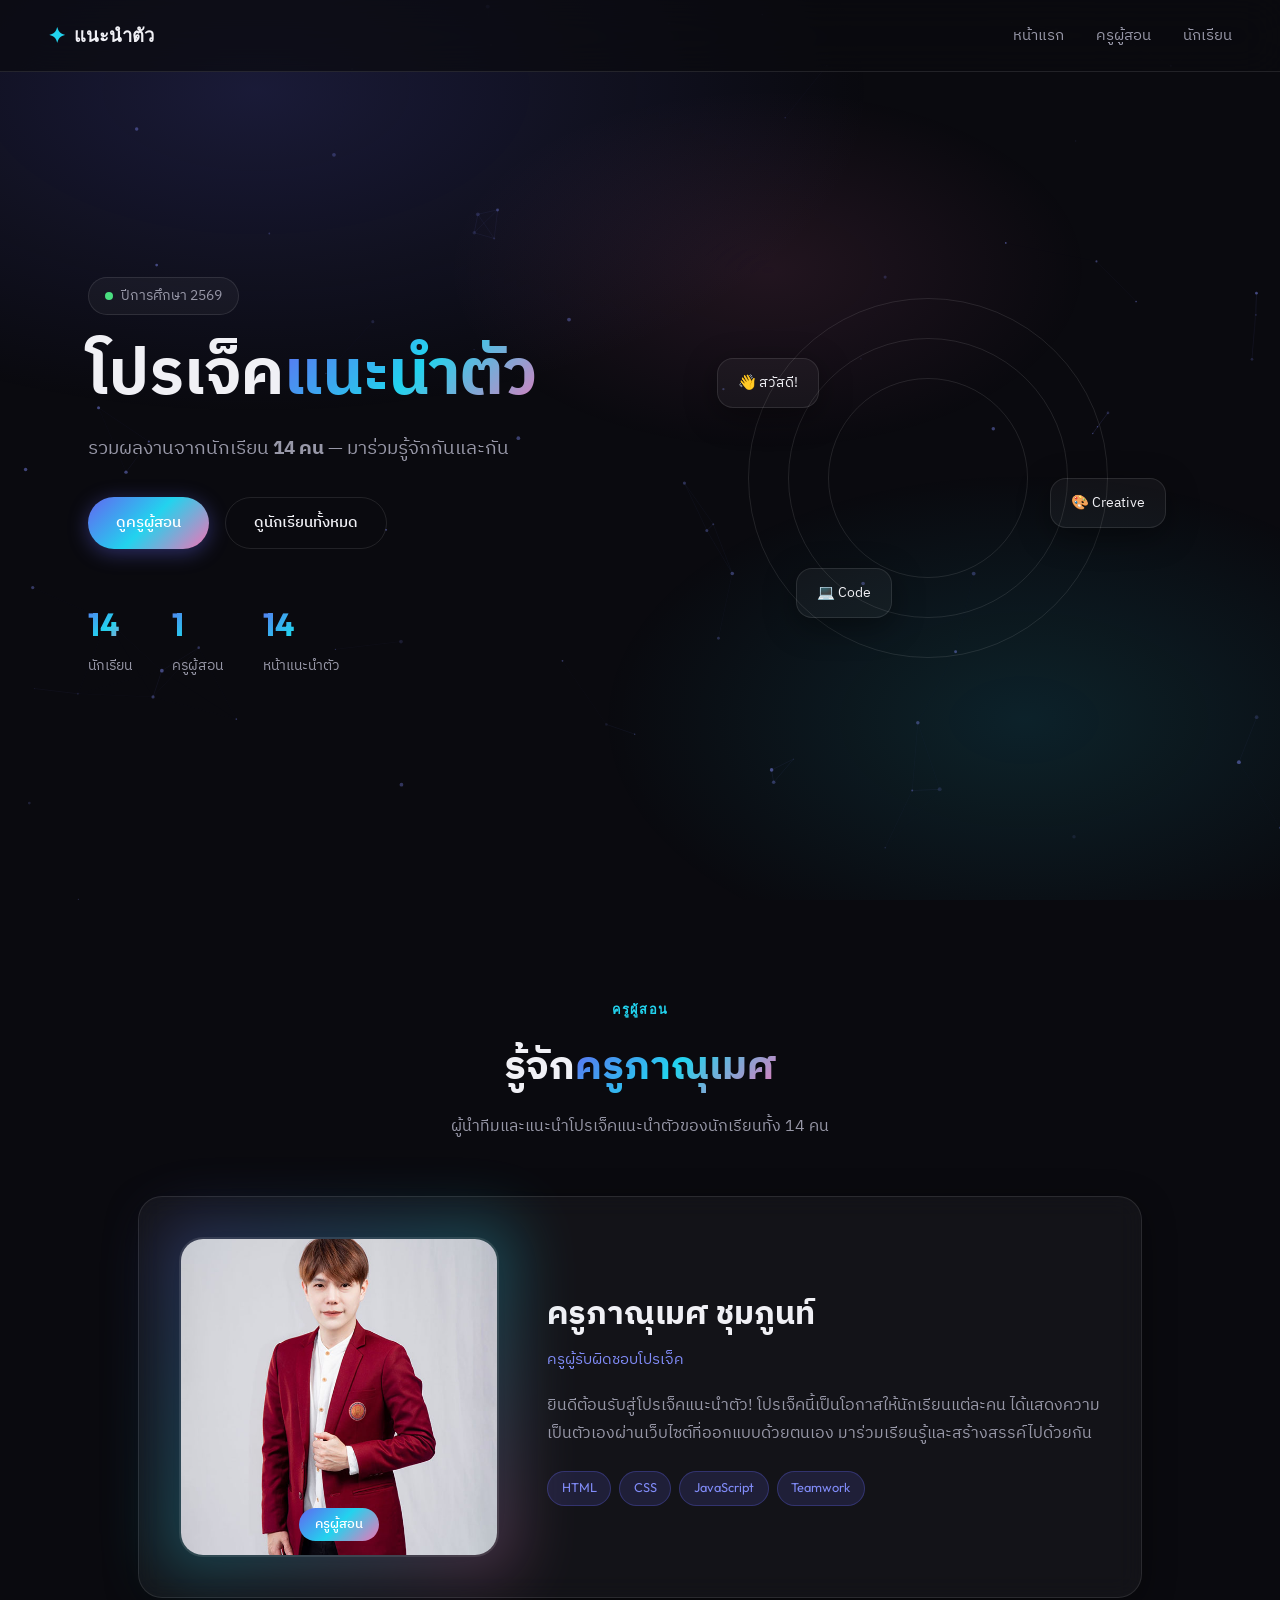
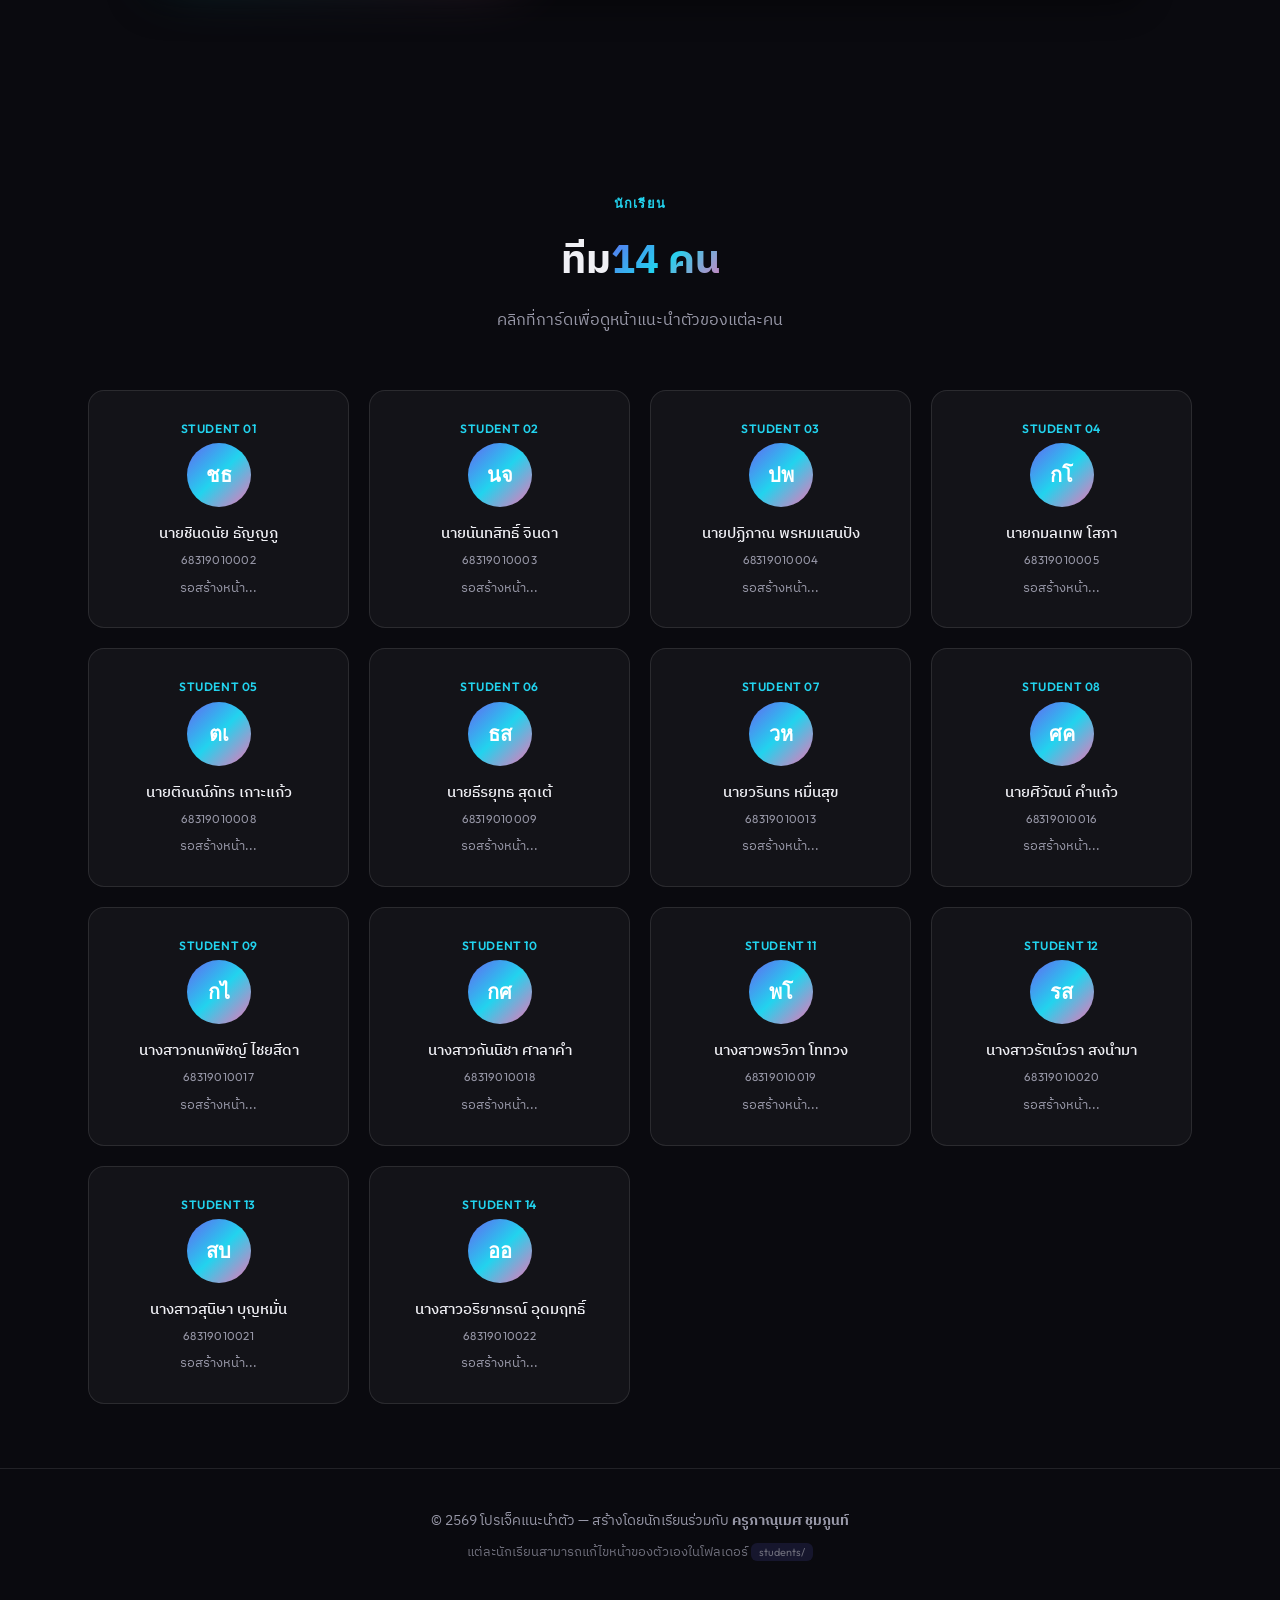
==== index.html @ 933076ae "Initial commit: โปรเจ็คแนะนำตัวพร้อมข้อมูลครูและรายชื่อนักเรียน 14 คน Co-authored-by: Cursor <cursor" ====
<!DOCTYPE html>
<html lang="th">
<head>
  <meta charset="UTF-8">
  <meta name="viewport" content="width=device-width, initial-scale=1.0">
  <title>โปรเจ็คแนะนำตัว | ครูภาณุเมศ ชุมภูนท์</title>
  <link rel="preconnect" href="https://fonts.googleapis.com">
  <link rel="preconnect" href="https://fonts.gstatic.com" crossorigin>
  <link href="https://fonts.googleapis.com/css2?family=IBM+Plex+Sans+Thai:wght@300;400;500;600;700&family=Outfit:wght@300;400;500;600;700&display=swap" rel="stylesheet">
  <link rel="stylesheet" href="style.css">
</head>
<body>
  <div class="bg-gradient" aria-hidden="true"></div>
  <canvas id="particles" aria-hidden="true"></canvas>

  <nav class="navbar">
    <a href="#" class="logo">
      <span class="logo-icon">✦</span>
      <span>แนะนำตัว</span>
    </a>
    <ul class="nav-links">
      <li><a href="#home">หน้าแรก</a></li>
      <li><a href="#teacher">ครูผู้สอน</a></li>
      <li><a href="#students">นักเรียน</a></li>
    </ul>
    <button class="nav-toggle" aria-label="เปิดเมนู" aria-expanded="false">
      <span></span>
      <span></span>
      <span></span>
    </button>
  </nav>

  <main>
    <section id="home" class="hero">
      <div class="hero-content">
        <p class="hero-badge">
          <span class="badge-dot"></span>
          ปีการศึกษา 2569
        </p>
        <h1 class="hero-title">
          โปรเจ็ค<span class="gradient-text">แนะนำตัว</span>
        </h1>
        <p class="hero-subtitle">
          รวมผลงานจากนักเรียน <strong>14 คน</strong> — มาร่วมรู้จักกันและกัน
        </p>
        <div class="hero-actions">
          <a href="#teacher" class="btn btn-primary">ดูครูผู้สอน</a>
          <a href="#students" class="btn btn-outline">ดูนักเรียนทั้งหมด</a>
        </div>
        <div class="hero-stats">
          <div class="stat">
            <span class="stat-number" data-count="14">0</span>
            <span class="stat-label">นักเรียน</span>
          </div>
          <div class="stat">
            <span class="stat-number" data-count="1">0</span>
            <span class="stat-label">ครูผู้สอน</span>
          </div>
          <div class="stat">
            <span class="stat-number" data-count="14">0</span>
            <span class="stat-label">หน้าแนะนำตัว</span>
          </div>
        </div>
      </div>
      <div class="hero-visual">
        <div class="orbit-ring ring-1"></div>
        <div class="orbit-ring ring-2"></div>
        <div class="orbit-ring ring-3"></div>
        <div class="floating-card card-1">👋 สวัสดี!</div>
        <div class="floating-card card-2">🎨 Creative</div>
        <div class="floating-card card-3">💻 Code</div>
      </div>
    </section>

    <section id="teacher" class="teacher-section">
      <div class="section-header">
        <span class="section-tag">ครูผู้สอน</span>
        <h2>รู้จัก<span class="gradient-text">ครูภาณุเมศ</span></h2>
        <p>ผู้นำทีมและแนะนำโปรเจ็คแนะนำตัวของนักเรียนทั้ง 14 คน</p>
      </div>

      <div class="teacher-card">
        <div class="teacher-image-wrap">
          <div class="teacher-image-glow"></div>
          <img
            src="images/teacher.jpg"
            alt="รูปภาพ ครูภาณุเมศ ชุมภูนท์"
            class="teacher-image"
            onerror="this.src='https://ui-avatars.com/api/?name=ภาณุเมศ&background=6366f1&color=fff&size=400&font-size=0.4'"
          >
          <div class="teacher-badge">ครูผู้สอน</div>
        </div>
        <div class="teacher-info">
          <h3 class="teacher-name">ครูภาณุเมศ ชุมภูนท์</h3>
          <p class="teacher-role">ครูผู้รับผิดชอบโปรเจ็ค</p>
          <p class="teacher-desc">
            ยินดีต้อนรับสู่โปรเจ็คแนะนำตัว! โปรเจ็คนี้เป็นโอกาสให้นักเรียนแต่ละคน
            ได้แสดงความเป็นตัวเองผ่านเว็บไซต์ที่ออกแบบด้วยตนเอง
            มาร่วมเรียนรู้และสร้างสรรค์ไปด้วยกัน
          </p>
          <ul class="teacher-tags">
            <li>HTML</li>
            <li>CSS</li>
            <li>JavaScript</li>
            <li>Teamwork</li>
          </ul>
        </div>
      </div>
    </section>

    <section id="students" class="students-section">
      <div class="section-header">
        <span class="section-tag">นักเรียน</span>
        <h2>ทีม<span class="gradient-text">14 คน</span></h2>
        <p>คลิกที่การ์ดเพื่อดูหน้าแนะนำตัวของแต่ละคน</p>
      </div>

      <div class="students-grid" id="studentsGrid">
        <!-- สร้างการ์ดนักเรียน 20 คนโดย script.js -->
      </div>
    </section>
  </main>

  <footer class="footer">
    <p>© 2569 โปรเจ็คแนะนำตัว — สร้างโดยนักเรียนร่วมกับ <strong>ครูภาณุเมศ ชุมภูนท์</strong></p>
    <p class="footer-note">แต่ละนักเรียนสามารถแก้ไขหน้าของตัวเองในโฟลเดอร์ <code>students/</code></p>
  </footer>

  <script id="students-data" type="application/json">
  [
    { "id": 1, "name": "นายชินดนัย ธัญญภู", "studentId": "68319010002" },
    { "id": 2, "name": "นายนันทสิทธิ์ จินดา", "studentId": "68319010003" },
    { "id": 3, "name": "นายปฏิภาณ พรหมแสนปัง", "studentId": "68319010004" },
    { "id": 4, "name": "นายกมลเทพ โสภา", "studentId": "68319010005" },
    { "id": 5, "name": "นายติณณ์ภัทร เกาะแก้ว", "studentId": "68319010008" },
    { "id": 6, "name": "นายธีรยุทธ สุดเต้", "studentId": "68319010009" },
    { "id": 7, "name": "นายวรินทร หมื่นสุข", "studentId": "68319010013" },
    { "id": 8, "name": "นายศิวัฒน์ คำแก้ว", "studentId": "68319010016" },
    { "id": 9, "name": "นางสาวกนกพิชญ์ ไชยสีดา", "studentId": "68319010017" },
    { "id": 10, "name": "นางสาวกันนิชา ศาลาคำ", "studentId": "68319010018" },
    { "id": 11, "name": "นางสาวพรวิภา โททวง", "studentId": "68319010019" },
    { "id": 12, "name": "นางสาวรัตน์วรา สงนำมา", "studentId": "68319010020" },
    { "id": 13, "name": "นางสาวสุนิษา บุญหมั่น", "studentId": "68319010021" },
    { "id": 14, "name": "นางสาวอริยาภรณ์ อุดมฤทธิ์", "studentId": "68319010022" }
  ]
  </script>

  <script src="script.js"></script>
</body>
</html>
---- style.css ----
/* ===== Variables ===== */
:root {
  --bg-dark: #0a0a0f;
  --bg-card: rgba(255, 255, 255, 0.04);
  --bg-card-hover: rgba(255, 255, 255, 0.08);
  --border: rgba(255, 255, 255, 0.1);
  --text: #f0f0f5;
  --text-muted: #9898a8;
  --primary: #6366f1;
  --primary-light: #818cf8;
  --accent: #22d3ee;
  --accent-2: #f472b6;
  --gradient: linear-gradient(135deg, #6366f1 0%, #22d3ee 50%, #f472b6 100%);
  --radius: 16px;
  --radius-lg: 24px;
  --shadow: 0 8px 32px rgba(0, 0, 0, 0.4);
  --font-thai: 'IBM Plex Sans Thai', sans-serif;
  --font-en: 'Outfit', sans-serif;
  --nav-height: 72px;
}

/* ===== Reset & Base ===== */
*, *::before, *::after {
  margin: 0;
  padding: 0;
  box-sizing: border-box;
}

html {
  scroll-behavior: smooth;
  scroll-padding-top: var(--nav-height);
}

body {
  font-family: var(--font-thai);
  background: var(--bg-dark);
  color: var(--text);
  line-height: 1.7;
  overflow-x: hidden;
  min-height: 100vh;
}

a {
  color: inherit;
  text-decoration: none;
}

img {
  max-width: 100%;
  display: block;
}

code {
  font-family: var(--font-en);
  background: rgba(99, 102, 241, 0.2);
  padding: 2px 8px;
  border-radius: 6px;
  font-size: 0.85em;
}

/* ===== Background ===== */
.bg-gradient {
  position: fixed;
  inset: 0;
  background:
    radial-gradient(ellipse 80% 60% at 20% 10%, rgba(99, 102, 241, 0.18) 0%, transparent 60%),
    radial-gradient(ellipse 60% 50% at 80% 80%, rgba(34, 211, 238, 0.12) 0%, transparent 55%),
    radial-gradient(ellipse 50% 40% at 60% 30%, rgba(244, 114, 182, 0.1) 0%, transparent 50%);
  z-index: -2;
  pointer-events: none;
}

#particles {
  position: fixed;
  inset: 0;
  z-index: -1;
  pointer-events: none;
}

/* ===== Navbar ===== */
.navbar {
  position: fixed;
  top: 0;
  left: 0;
  right: 0;
  height: var(--nav-height);
  display: flex;
  align-items: center;
  justify-content: space-between;
  padding: 0 clamp(1.25rem, 4vw, 3rem);
  background: rgba(10, 10, 15, 0.7);
  backdrop-filter: blur(20px);
  border-bottom: 1px solid var(--border);
  z-index: 100;
  transition: background 0.3s;
}

.navbar.scrolled {
  background: rgba(10, 10, 15, 0.92);
}

.logo {
  display: flex;
  align-items: center;
  gap: 0.5rem;
  font-family: var(--font-en);
  font-weight: 600;
  font-size: 1.15rem;
}

.logo-icon {
  color: var(--accent);
  font-size: 1.3rem;
}

.nav-links {
  display: flex;
  list-style: none;
  gap: 2rem;
}

.nav-links a {
  font-size: 0.95rem;
  color: var(--text-muted);
  transition: color 0.2s;
  position: relative;
}

.nav-links a::after {
  content: '';
  position: absolute;
  bottom: -4px;
  left: 0;
  width: 0;
  height: 2px;
  background: var(--gradient);
  transition: width 0.3s;
}

.nav-links a:hover {
  color: var(--text);
}

.nav-links a:hover::after {
  width: 100%;
}

.nav-toggle {
  display: none;
  flex-direction: column;
  gap: 5px;
  background: none;
  border: none;
  cursor: pointer;
  padding: 4px;
}

.nav-toggle span {
  display: block;
  width: 24px;
  height: 2px;
  background: var(--text);
  border-radius: 2px;
  transition: transform 0.3s, opacity 0.3s;
}

.nav-toggle.active span:nth-child(1) {
  transform: translateY(7px) rotate(45deg);
}

.nav-toggle.active span:nth-child(2) {
  opacity: 0;
}

.nav-toggle.active span:nth-child(3) {
  transform: translateY(-7px) rotate(-45deg);
}

/* ===== Buttons ===== */
.btn {
  display: inline-flex;
  align-items: center;
  justify-content: center;
  padding: 0.75rem 1.75rem;
  border-radius: 999px;
  font-family: var(--font-thai);
  font-size: 0.95rem;
  font-weight: 500;
  cursor: pointer;
  transition: transform 0.2s, box-shadow 0.2s, background 0.2s;
  border: none;
}

.btn-primary {
  background: var(--gradient);
  color: #fff;
  box-shadow: 0 4px 20px rgba(99, 102, 241, 0.4);
}

.btn-primary:hover {
  transform: translateY(-2px);
  box-shadow: 0 8px 30px rgba(99, 102, 241, 0.5);
}

.btn-outline {
  background: transparent;
  color: var(--text);
  border: 1px solid var(--border);
}

.btn-outline:hover {
  background: var(--bg-card-hover);
  border-color: rgba(255, 255, 255, 0.2);
  transform: translateY(-2px);
}

/* ===== Hero ===== */
.hero {
  min-height: 100vh;
  display: grid;
  grid-template-columns: 1fr 1fr;
  align-items: center;
  gap: 3rem;
  padding: calc(var(--nav-height) + 3rem) clamp(1.25rem, 4vw, 3rem) 4rem;
  max-width: 1200px;
  margin: 0 auto;
}

.hero-badge {
  display: inline-flex;
  align-items: center;
  gap: 0.5rem;
  padding: 0.4rem 1rem;
  background: var(--bg-card);
  border: 1px solid var(--border);
  border-radius: 999px;
  font-size: 0.85rem;
  color: var(--text-muted);
  margin-bottom: 1.5rem;
  animation: fadeUp 0.8s ease both;
}

.badge-dot {
  width: 8px;
  height: 8px;
  background: #4ade80;
  border-radius: 50%;
  animation: pulse 2s infinite;
}

.hero-title {
  font-size: clamp(2.5rem, 6vw, 4rem);
  font-weight: 700;
  line-height: 1.15;
  margin-bottom: 1.25rem;
  animation: fadeUp 0.8s 0.1s ease both;
}

.gradient-text {
  background: var(--gradient);
  -webkit-background-clip: text;
  -webkit-text-fill-color: transparent;
  background-clip: text;
}

.hero-subtitle {
  font-size: clamp(1rem, 2vw, 1.2rem);
  color: var(--text-muted);
  max-width: 480px;
  margin-bottom: 2rem;
  animation: fadeUp 0.8s 0.2s ease both;
}

.hero-actions {
  display: flex;
  flex-wrap: wrap;
  gap: 1rem;
  margin-bottom: 3rem;
  animation: fadeUp 0.8s 0.3s ease both;
}

.hero-stats {
  display: flex;
  gap: 2.5rem;
  animation: fadeUp 0.8s 0.4s ease both;
}

.stat-number {
  display: block;
  font-family: var(--font-en);
  font-size: 2rem;
  font-weight: 700;
  background: var(--gradient);
  -webkit-background-clip: text;
  -webkit-text-fill-color: transparent;
  background-clip: text;
}

.stat-label {
  font-size: 0.85rem;
  color: var(--text-muted);
}

.hero-visual {
  position: relative;
  height: 400px;
  animation: fadeIn 1s 0.5s ease both;
}

.orbit-ring {
  position: absolute;
  border: 1px solid var(--border);
  border-radius: 50%;
  top: 50%;
  left: 50%;
  transform: translate(-50%, -50%);
}

.ring-1 {
  width: 200px;
  height: 200px;
  animation: spin 20s linear infinite;
}

.ring-2 {
  width: 280px;
  height: 280px;
  animation: spin 30s linear infinite reverse;
}

.ring-3 {
  width: 360px;
  height: 360px;
  animation: spin 40s linear infinite;
}

.floating-card {
  position: absolute;
  padding: 0.75rem 1.25rem;
  background: var(--bg-card);
  border: 1px solid var(--border);
  border-radius: var(--radius);
  backdrop-filter: blur(12px);
  font-size: 0.9rem;
  box-shadow: var(--shadow);
  animation: float 4s ease-in-out infinite;
}

.card-1 {
  top: 20%;
  left: 10%;
  animation-delay: 0s;
}

.card-2 {
  top: 50%;
  right: 5%;
  animation-delay: 1.3s;
}

.card-3 {
  bottom: 15%;
  left: 25%;
  animation-delay: 2.6s;
}

/* ===== Sections ===== */
.section-header {
  text-align: center;
  max-width: 600px;
  margin: 0 auto 3.5rem;
}

.section-tag {
  display: inline-block;
  font-family: var(--font-en);
  font-size: 0.8rem;
  font-weight: 600;
  letter-spacing: 0.1em;
  text-transform: uppercase;
  color: var(--accent);
  margin-bottom: 0.75rem;
}

.section-header h2 {
  font-size: clamp(1.75rem, 4vw, 2.5rem);
  font-weight: 700;
  margin-bottom: 0.75rem;
}

.section-header p {
  color: var(--text-muted);
}

/* ===== Teacher ===== */
.teacher-section {
  padding: 6rem clamp(1.25rem, 4vw, 3rem);
  max-width: 1100px;
  margin: 0 auto;
}

.teacher-card {
  display: grid;
  grid-template-columns: 320px 1fr;
  gap: 3rem;
  align-items: center;
  background: var(--bg-card);
  border: 1px solid var(--border);
  border-radius: var(--radius-lg);
  padding: 2.5rem;
  backdrop-filter: blur(12px);
  box-shadow: var(--shadow);
  opacity: 0;
  transform: translateY(40px);
  transition: opacity 0.7s, transform 0.7s;
}

.teacher-card.visible {
  opacity: 1;
  transform: translateY(0);
}

.teacher-image-wrap {
  position: relative;
}

.teacher-image-glow {
  position: absolute;
  inset: -20px;
  background: var(--gradient);
  border-radius: var(--radius-lg);
  opacity: 0.25;
  filter: blur(30px);
  z-index: 0;
}

.teacher-image {
  position: relative;
  width: 100%;
  aspect-ratio: 1;
  object-fit: cover;
  border-radius: var(--radius-lg);
  border: 2px solid var(--border);
  z-index: 1;
}

.teacher-badge {
  position: absolute;
  bottom: 1rem;
  left: 50%;
  transform: translateX(-50%);
  background: var(--gradient);
  color: #fff;
  padding: 0.35rem 1rem;
  border-radius: 999px;
  font-size: 0.8rem;
  font-weight: 500;
  z-index: 2;
  white-space: nowrap;
}

.teacher-name {
  font-size: 2rem;
  font-weight: 700;
  margin-bottom: 0.25rem;
}

.teacher-role {
  color: var(--primary-light);
  font-size: 0.95rem;
  margin-bottom: 1.25rem;
}

.teacher-desc {
  color: var(--text-muted);
  margin-bottom: 1.5rem;
}

.teacher-tags {
  display: flex;
  flex-wrap: wrap;
  gap: 0.5rem;
  list-style: none;
}

.teacher-tags li {
  padding: 0.35rem 0.85rem;
  background: rgba(99, 102, 241, 0.15);
  border: 1px solid rgba(99, 102, 241, 0.3);
  border-radius: 999px;
  font-family: var(--font-en);
  font-size: 0.8rem;
  color: var(--primary-light);
}

/* ===== Students Grid ===== */
.students-section {
  padding: 6rem clamp(1.25rem, 4vw, 3rem) 4rem;
  max-width: 1200px;
  margin: 0 auto;
}

.students-grid {
  display: grid;
  grid-template-columns: repeat(auto-fill, minmax(220px, 1fr));
  gap: 1.25rem;
}

.student-card {
  position: relative;
  background: var(--bg-card);
  border: 1px solid var(--border);
  border-radius: var(--radius);
  padding: 1.75rem 1.25rem;
  text-align: center;
  cursor: pointer;
  transition: transform 0.3s, background 0.3s, border-color 0.3s, box-shadow 0.3s;
  opacity: 0;
  transform: translateY(30px);
}

.student-card.visible {
  opacity: 1;
  transform: translateY(0);
}

.student-card:hover {
  transform: translateY(-6px);
  background: var(--bg-card-hover);
  border-color: rgba(99, 102, 241, 0.4);
  box-shadow: 0 12px 40px rgba(99, 102, 241, 0.15);
}

.student-card::before {
  content: '';
  position: absolute;
  inset: 0;
  border-radius: var(--radius);
  background: var(--gradient);
  opacity: 0;
  transition: opacity 0.3s;
  z-index: 0;
}

.student-card:hover::before {
  opacity: 0.05;
}

.student-avatar {
  position: relative;
  z-index: 1;
  width: 64px;
  height: 64px;
  margin: 0 auto 1rem;
  border-radius: 50%;
  background: var(--gradient);
  display: flex;
  align-items: center;
  justify-content: center;
  font-family: var(--font-en);
  font-size: 1.25rem;
  font-weight: 700;
  color: #fff;
}

.student-number {
  position: relative;
  z-index: 1;
  font-family: var(--font-en);
  font-size: 0.75rem;
  color: var(--accent);
  font-weight: 600;
  letter-spacing: 0.05em;
  margin-bottom: 0.25rem;
}

.student-name {
  position: relative;
  z-index: 1;
  font-size: 0.95rem;
  font-weight: 500;
  margin-bottom: 0.35rem;
  line-height: 1.4;
}

.student-id {
  position: relative;
  z-index: 1;
  font-family: var(--font-en);
  font-size: 0.72rem;
  color: var(--text-muted);
  margin-bottom: 0.5rem;
  letter-spacing: 0.02em;
}

.student-status {
  position: relative;
  z-index: 1;
  font-size: 0.8rem;
  color: var(--text-muted);
}

.student-card.ready .student-status {
  color: #4ade80;
}

.student-card.ready .student-status::before {
  content: '● ';
}

/* ===== Footer ===== */
.footer {
  text-align: center;
  padding: 2.5rem clamp(1.25rem, 4vw, 3rem);
  border-top: 1px solid var(--border);
  color: var(--text-muted);
  font-size: 0.9rem;
}

.footer-note {
  margin-top: 0.5rem;
  font-size: 0.8rem;
  opacity: 0.7;
}

/* ===== Animations ===== */
@keyframes fadeUp {
  from {
    opacity: 0;
    transform: translateY(24px);
  }
  to {
    opacity: 1;
    transform: translateY(0);
  }
}

@keyframes fadeIn {
  from { opacity: 0; }
  to { opacity: 1; }
}

@keyframes float {
  0%, 100% { transform: translateY(0); }
  50% { transform: translateY(-12px); }
}

@keyframes spin {
  from { transform: translate(-50%, -50%) rotate(0deg); }
  to { transform: translate(-50%, -50%) rotate(360deg); }
}

@keyframes pulse {
  0%, 100% { opacity: 1; }
  50% { opacity: 0.4; }
}

/* ===== Responsive ===== */
@media (max-width: 900px) {
  .hero {
    grid-template-columns: 1fr;
    text-align: center;
    min-height: auto;
    padding-top: calc(var(--nav-height) + 2rem);
  }

  .hero-subtitle {
    margin-left: auto;
    margin-right: auto;
  }

  .hero-actions {
    justify-content: center;
  }

  .hero-stats {
    justify-content: center;
  }

  .hero-visual {
    height: 280px;
  }

  .teacher-card {
    grid-template-columns: 1fr;
    text-align: center;
    max-width: 420px;
    margin: 0 auto;
  }

  .teacher-tags {
    justify-content: center;
  }
}

@media (max-width: 640px) {
  .nav-links {
    position: fixed;
    top: var(--nav-height);
    left: 0;
    right: 0;
    flex-direction: column;
    background: rgba(10, 10, 15, 0.97);
    backdrop-filter: blur(20px);
    padding: 1.5rem 2rem;
    gap: 1.25rem;
    border-bottom: 1px solid var(--border);
    transform: translateY(-120%);
    opacity: 0;
    transition: transform 0.3s, opacity 0.3s;
    pointer-events: none;
  }

  .nav-links.open {
    transform: translateY(0);
    opacity: 1;
    pointer-events: auto;
  }

  .nav-toggle {
    display: flex;
  }

  .students-grid {
    grid-template-columns: repeat(auto-fill, minmax(160px, 1fr));
  }
}
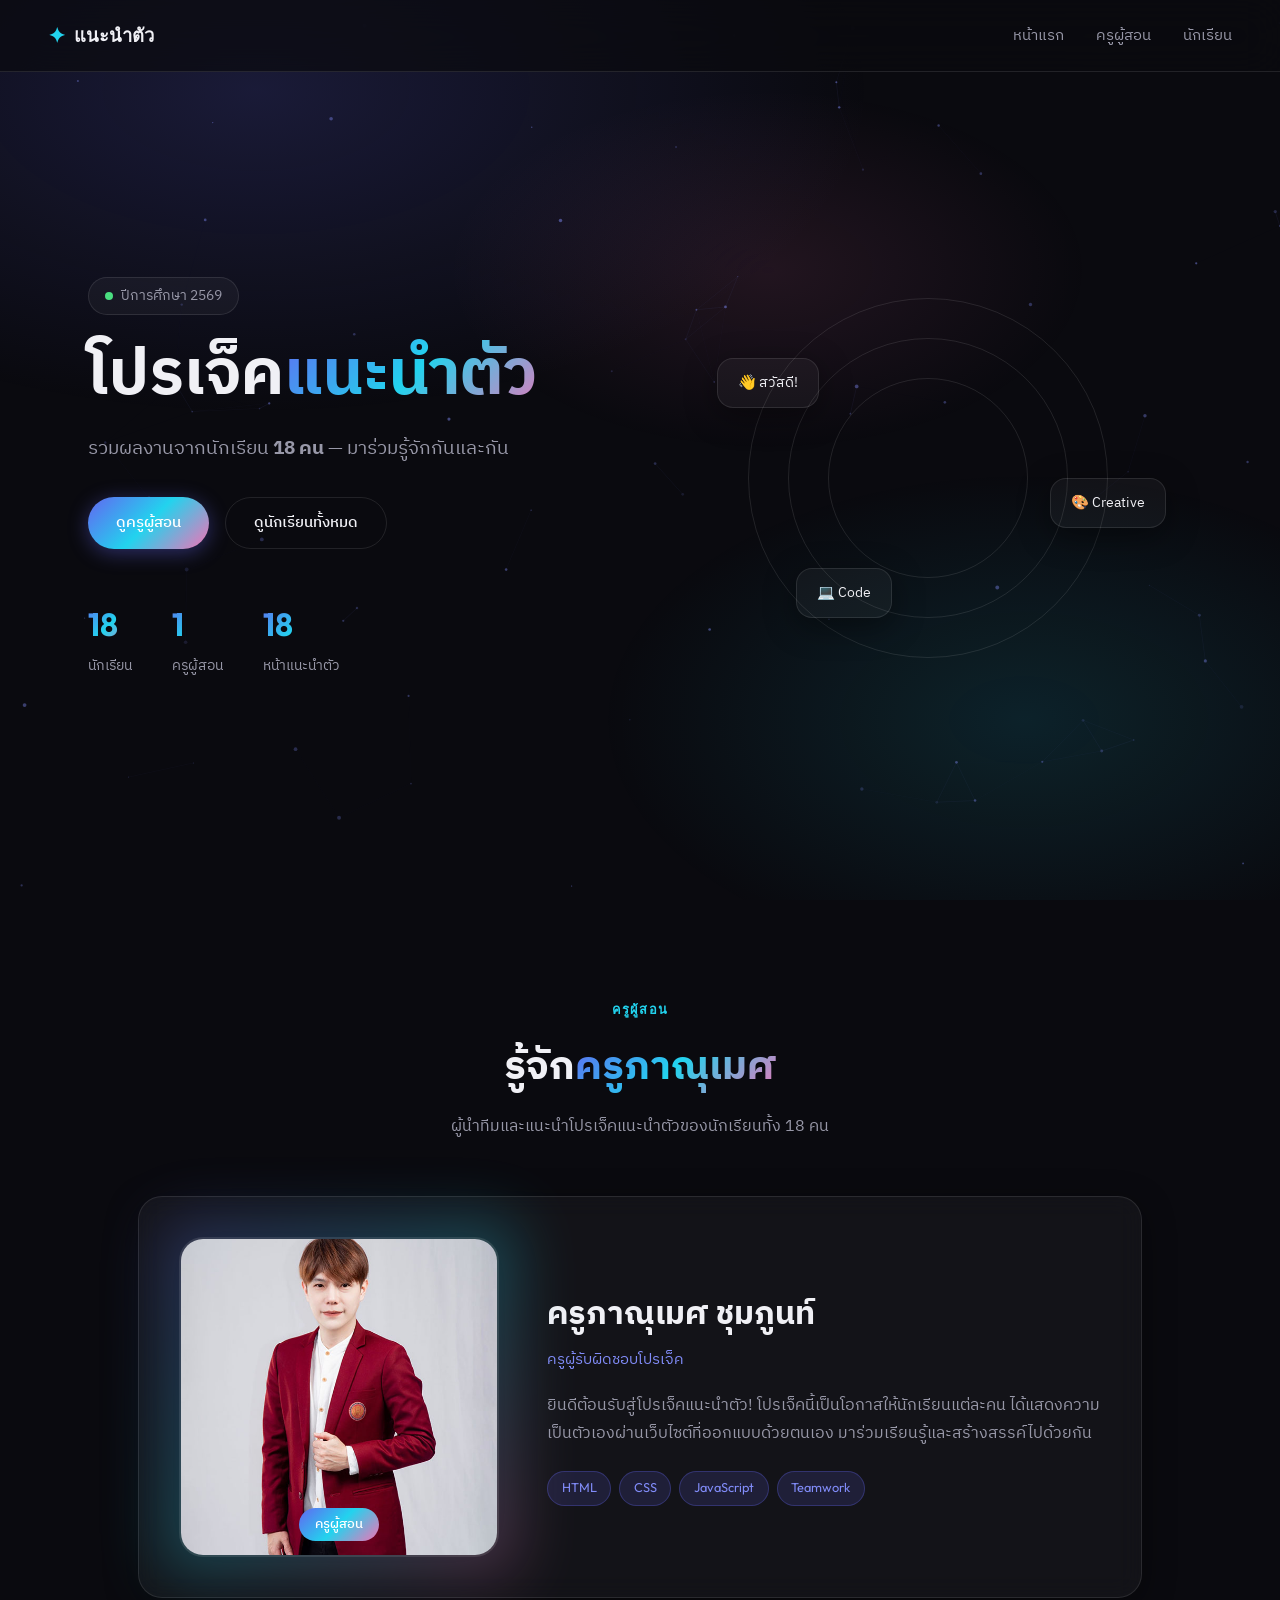
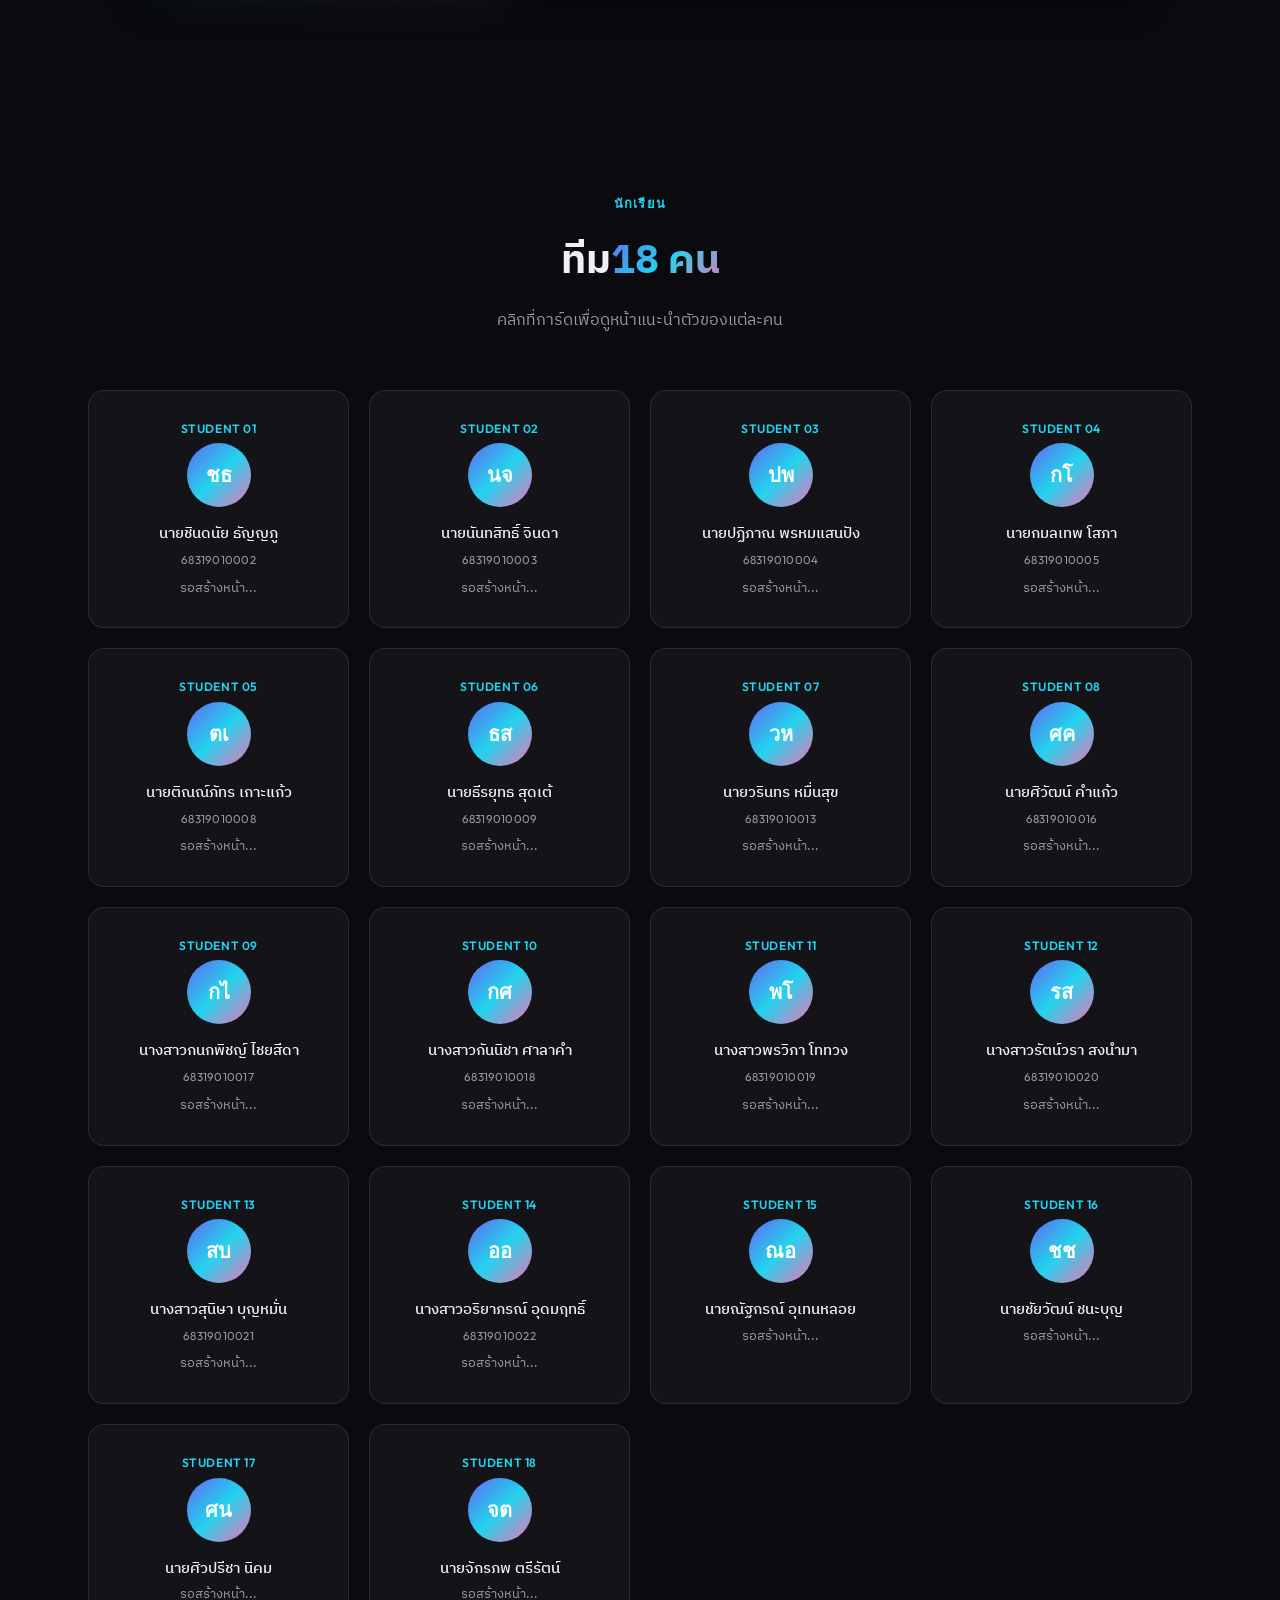
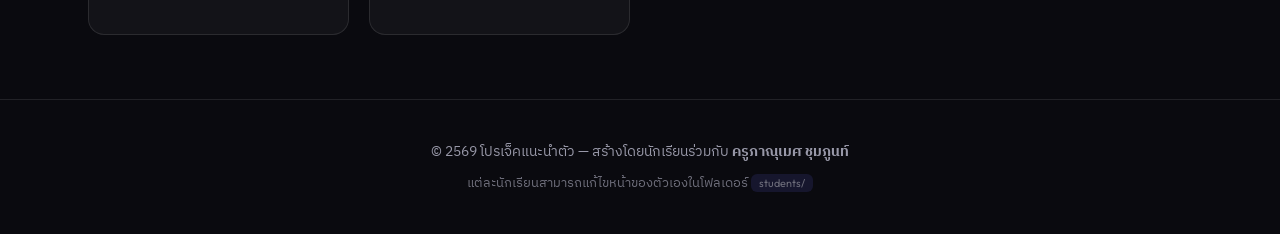
==== commit ff074535: "เพิ่มรายชื่อนักเรียน 4 คน รวมเป็น 18 คน Co-authored-by: Cursor <cursoragent@cursor.com>" ====
--- a/index.html
+++ b/index.html
@@ -41,7 +41,7 @@
           โปรเจ็ค<span class="gradient-text">แนะนำตัว</span>
         </h1>
         <p class="hero-subtitle">
-          รวมผลงานจากนักเรียน <strong>14 คน</strong> — มาร่วมรู้จักกันและกัน
+          รวมผลงานจากนักเรียน <strong>18 คน</strong> — มาร่วมรู้จักกันและกัน
         </p>
         <div class="hero-actions">
           <a href="#teacher" class="btn btn-primary">ดูครูผู้สอน</a>
@@ -49,7 +49,7 @@
         </div>
         <div class="hero-stats">
           <div class="stat">
-            <span class="stat-number" data-count="14">0</span>
+            <span class="stat-number" data-count="18">0</span>
             <span class="stat-label">นักเรียน</span>
           </div>
           <div class="stat">
@@ -57,7 +57,7 @@
             <span class="stat-label">ครูผู้สอน</span>
           </div>
           <div class="stat">
-            <span class="stat-number" data-count="14">0</span>
+            <span class="stat-number" data-count="18">0</span>
             <span class="stat-label">หน้าแนะนำตัว</span>
           </div>
         </div>
@@ -76,7 +76,7 @@
       <div class="section-header">
         <span class="section-tag">ครูผู้สอน</span>
         <h2>รู้จัก<span class="gradient-text">ครูภาณุเมศ</span></h2>
-        <p>ผู้นำทีมและแนะนำโปรเจ็คแนะนำตัวของนักเรียนทั้ง 14 คน</p>
+        <p>ผู้นำทีมและแนะนำโปรเจ็คแนะนำตัวของนักเรียนทั้ง 18 คน</p>
       </div>
 
       <div class="teacher-card">
@@ -111,7 +111,7 @@
     <section id="students" class="students-section">
       <div class="section-header">
         <span class="section-tag">นักเรียน</span>
-        <h2>ทีม<span class="gradient-text">14 คน</span></h2>
+        <h2>ทีม<span class="gradient-text">18 คน</span></h2>
         <p>คลิกที่การ์ดเพื่อดูหน้าแนะนำตัวของแต่ละคน</p>
       </div>
 
@@ -141,7 +141,11 @@
     { "id": 11, "name": "นางสาวพรวิภา โททวง", "studentId": "68319010019" },
     { "id": 12, "name": "นางสาวรัตน์วรา สงนำมา", "studentId": "68319010020" },
     { "id": 13, "name": "นางสาวสุนิษา บุญหมั่น", "studentId": "68319010021" },
-    { "id": 14, "name": "นางสาวอริยาภรณ์ อุดมฤทธิ์", "studentId": "68319010022" }
+    { "id": 14, "name": "นางสาวอริยาภรณ์ อุดมฤทธิ์", "studentId": "68319010022" },
+    { "id": 15, "name": "นายณัฐกรณ์ อุเทนหลอย", "studentId": "" },
+    { "id": 16, "name": "นายชัยวัฒน์ ชนะบุญ", "studentId": "" },
+    { "id": 17, "name": "นายศิวปรีชา นิคม", "studentId": "" },
+    { "id": 18, "name": "นายจักรภพ ตรีรัตน์", "studentId": "" }
   ]
   </script>
 
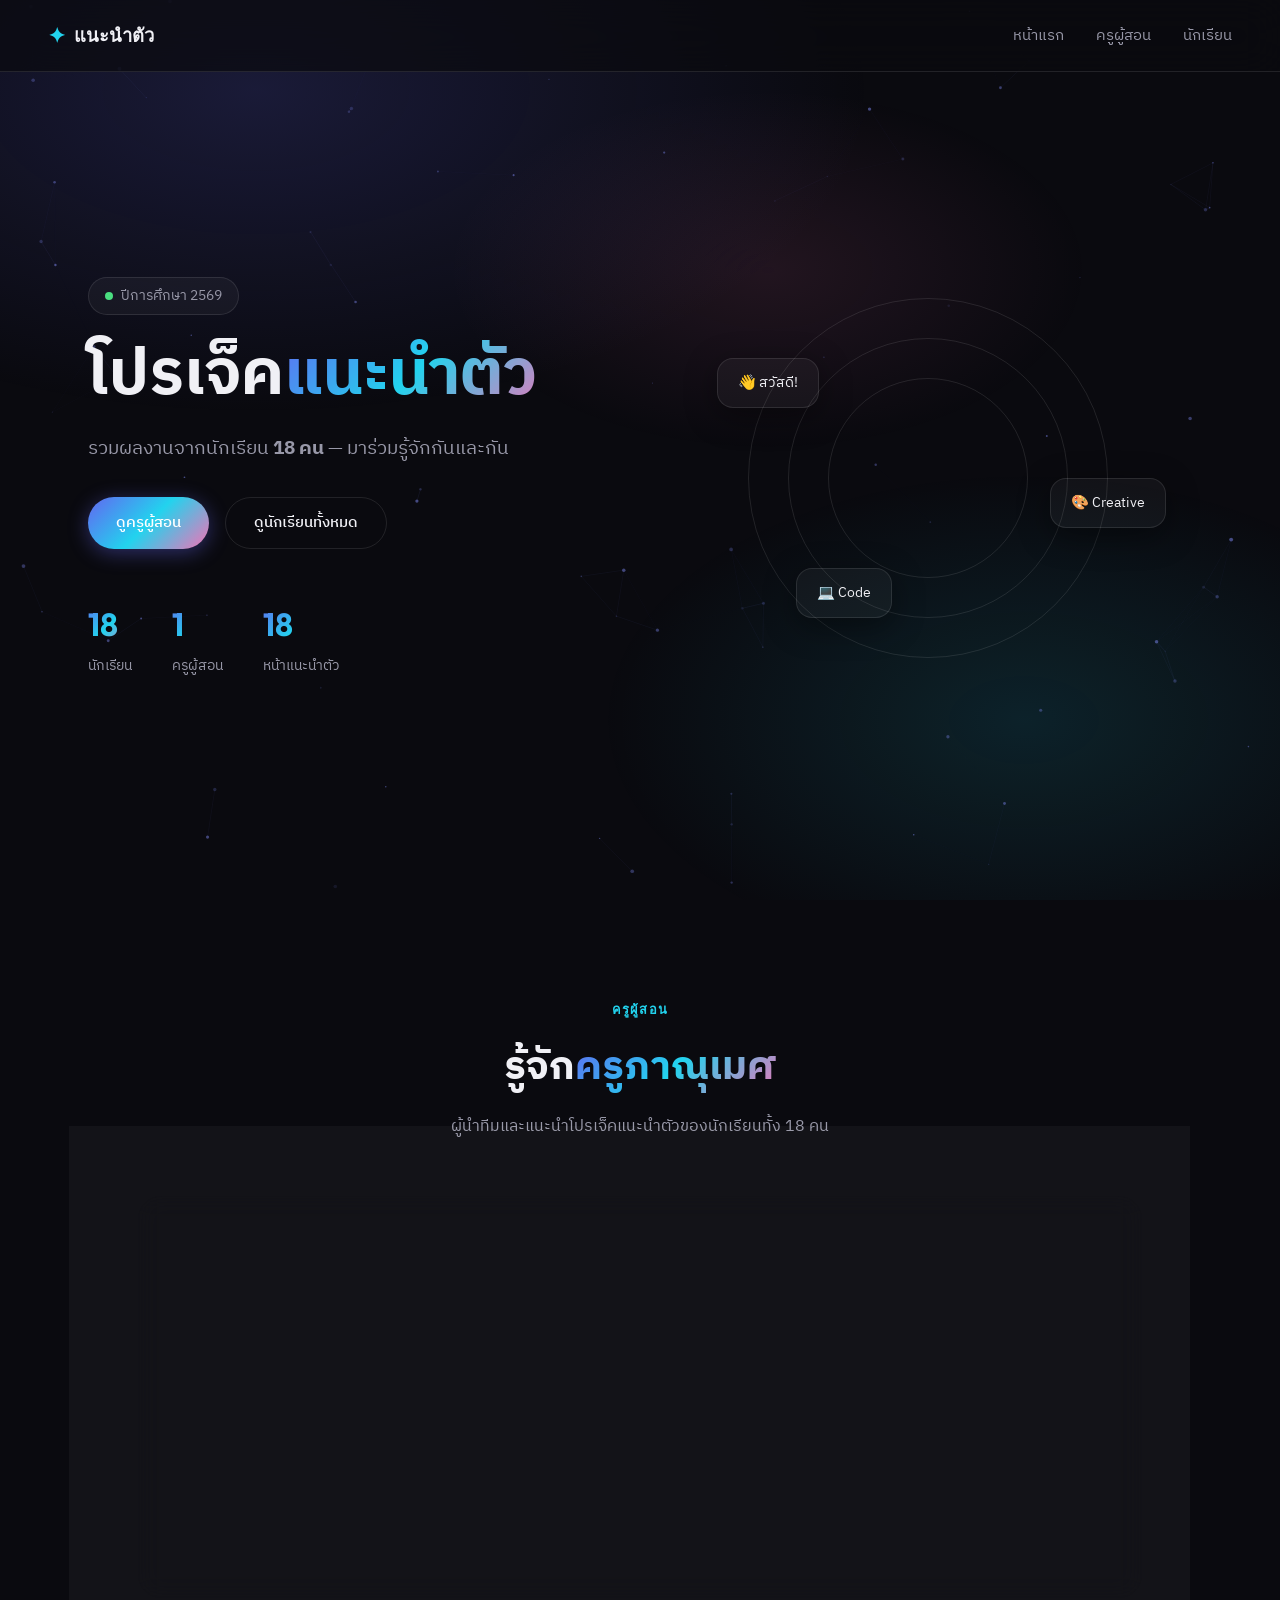
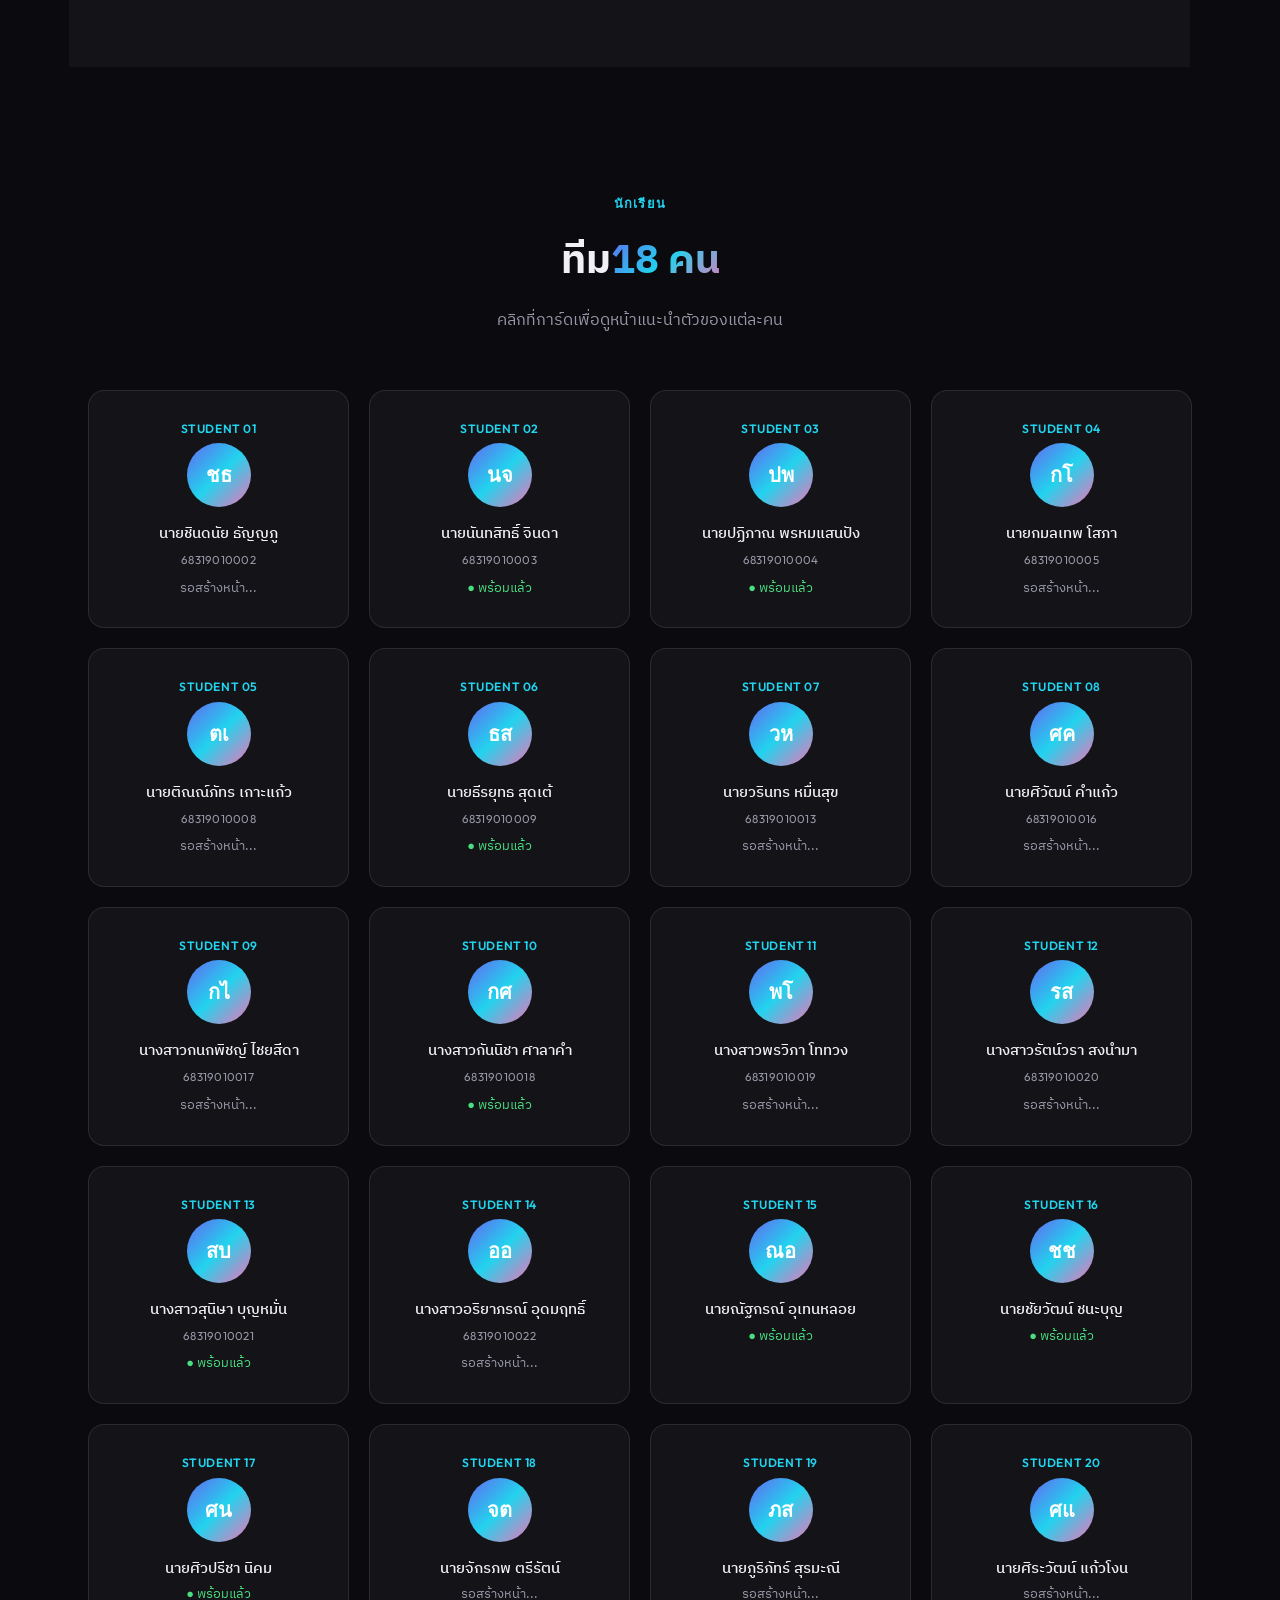
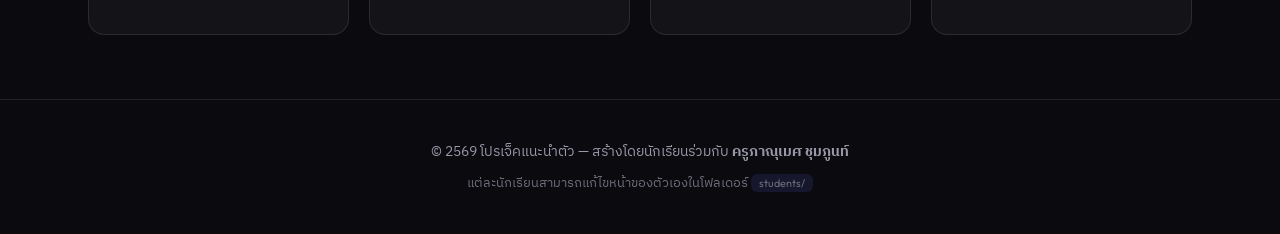
==== commit 069ff3d4: "เพิ่ิ่มนักเรียน 2 คน" ====
--- a/index.html
+++ b/index.html
@@ -145,7 +145,9 @@
     { "id": 15, "name": "นายณัฐกรณ์ อุเทนหลอย", "studentId": "" },
     { "id": 16, "name": "นายชัยวัฒน์ ชนะบุญ", "studentId": "" },
     { "id": 17, "name": "นายศิวปรีชา นิคม", "studentId": "" },
-    { "id": 18, "name": "นายจักรภพ ตรีรัตน์", "studentId": "" }
+    { "id": 18, "name": "นายจักรภพ ตรีรัตน์", "studentId": "" },
+    { "id": 19, "name": "นายภูริภัทร์ สุรมะณี", "studentId": "" },
+    { "id": 20, "name": "นายศิระวัฒน์ แก้วโงน", "studentId": "" }
   ]
   </script>
 
--- a/style.css
+++ b/style.css
@@ -1,727 +1,727 @@
-/* ===== Variables ===== */
-:root {
-  --bg-dark: #0a0a0f;
-  --bg-card: rgba(255, 255, 255, 0.04);
-  --bg-card-hover: rgba(255, 255, 255, 0.08);
-  --border: rgba(255, 255, 255, 0.1);
-  --text: #f0f0f5;
-  --text-muted: #9898a8;
-  --primary: #6366f1;
-  --primary-light: #818cf8;
-  --accent: #22d3ee;
-  --accent-2: #f472b6;
-  --gradient: linear-gradient(135deg, #6366f1 0%, #22d3ee 50%, #f472b6 100%);
-  --radius: 16px;
-  --radius-lg: 24px;
-  --shadow: 0 8px 32px rgba(0, 0, 0, 0.4);
-  --font-thai: 'IBM Plex Sans Thai', sans-serif;
-  --font-en: 'Outfit', sans-serif;
-  --nav-height: 72px;
-}
-
-/* ===== Reset & Base ===== */
-*, *::before, *::after {
-  margin: 0;
-  padding: 0;
-  box-sizing: border-box;
-}
-
-html {
-  scroll-behavior: smooth;
-  scroll-padding-top: var(--nav-height);
-}
-
-body {
-  font-family: var(--font-thai);
-  background: var(--bg-dark);
-  color: var(--text);
-  line-height: 1.7;
-  overflow-x: hidden;
-  min-height: 100vh;
-}
-
-a {
-  color: inherit;
-  text-decoration: none;
-}
-
-img {
-  max-width: 100%;
-  display: block;
-}
-
-code {
-  font-family: var(--font-en);
-  background: rgba(99, 102, 241, 0.2);
-  padding: 2px 8px;
-  border-radius: 6px;
-  font-size: 0.85em;
-}
-
-/* ===== Background ===== */
-.bg-gradient {
-  position: fixed;
-  inset: 0;
-  background:
-    radial-gradient(ellipse 80% 60% at 20% 10%, rgba(99, 102, 241, 0.18) 0%, transparent 60%),
-    radial-gradient(ellipse 60% 50% at 80% 80%, rgba(34, 211, 238, 0.12) 0%, transparent 55%),
-    radial-gradient(ellipse 50% 40% at 60% 30%, rgba(244, 114, 182, 0.1) 0%, transparent 50%);
-  z-index: -2;
-  pointer-events: none;
-}
-
-#particles {
-  position: fixed;
-  inset: 0;
-  z-index: -1;
-  pointer-events: none;
-}
-
-/* ===== Navbar ===== */
-.navbar {
-  position: fixed;
-  top: 0;
-  left: 0;
-  right: 0;
-  height: var(--nav-height);
-  display: flex;
-  align-items: center;
-  justify-content: space-between;
-  padding: 0 clamp(1.25rem, 4vw, 3rem);
-  background: rgba(10, 10, 15, 0.7);
-  backdrop-filter: blur(20px);
-  border-bottom: 1px solid var(--border);
-  z-index: 100;
-  transition: background 0.3s;
-}
-
-.navbar.scrolled {
-  background: rgba(10, 10, 15, 0.92);
-}
-
-.logo {
-  display: flex;
-  align-items: center;
-  gap: 0.5rem;
-  font-family: var(--font-en);
-  font-weight: 600;
-  font-size: 1.15rem;
-}
-
-.logo-icon {
-  color: var(--accent);
-  font-size: 1.3rem;
-}
-
-.nav-links {
-  display: flex;
-  list-style: none;
-  gap: 2rem;
-}
-
-.nav-links a {
-  font-size: 0.95rem;
-  color: var(--text-muted);
-  transition: color 0.2s;
-  position: relative;
-}
-
-.nav-links a::after {
-  content: '';
-  position: absolute;
-  bottom: -4px;
-  left: 0;
-  width: 0;
-  height: 2px;
-  background: var(--gradient);
-  transition: width 0.3s;
-}
-
-.nav-links a:hover {
-  color: var(--text);
-}
-
-.nav-links a:hover::after {
-  width: 100%;
-}
-
-.nav-toggle {
-  display: none;
-  flex-direction: column;
-  gap: 5px;
-  background: none;
-  border: none;
-  cursor: pointer;
-  padding: 4px;
-}
-
-.nav-toggle span {
-  display: block;
-  width: 24px;
-  height: 2px;
-  background: var(--text);
-  border-radius: 2px;
-  transition: transform 0.3s, opacity 0.3s;
-}
-
-.nav-toggle.active span:nth-child(1) {
-  transform: translateY(7px) rotate(45deg);
-}
-
-.nav-toggle.active span:nth-child(2) {
-  opacity: 0;
-}
-
-.nav-toggle.active span:nth-child(3) {
-  transform: translateY(-7px) rotate(-45deg);
-}
-
-/* ===== Buttons ===== */
-.btn {
-  display: inline-flex;
-  align-items: center;
-  justify-content: center;
-  padding: 0.75rem 1.75rem;
-  border-radius: 999px;
-  font-family: var(--font-thai);
-  font-size: 0.95rem;
-  font-weight: 500;
-  cursor: pointer;
-  transition: transform 0.2s, box-shadow 0.2s, background 0.2s;
-  border: none;
-}
-
-.btn-primary {
-  background: var(--gradient);
-  color: #fff;
-  box-shadow: 0 4px 20px rgba(99, 102, 241, 0.4);
-}
-
-.btn-primary:hover {
-  transform: translateY(-2px);
-  box-shadow: 0 8px 30px rgba(99, 102, 241, 0.5);
-}
-
-.btn-outline {
-  background: transparent;
-  color: var(--text);
-  border: 1px solid var(--border);
-}
-
-.btn-outline:hover {
-  background: var(--bg-card-hover);
-  border-color: rgba(255, 255, 255, 0.2);
-  transform: translateY(-2px);
-}
-
-/* ===== Hero ===== */
-.hero {
-  min-height: 100vh;
-  display: grid;
-  grid-template-columns: 1fr 1fr;
-  align-items: center;
-  gap: 3rem;
-  padding: calc(var(--nav-height) + 3rem) clamp(1.25rem, 4vw, 3rem) 4rem;
-  max-width: 1200px;
-  margin: 0 auto;
-}
-
-.hero-badge {
-  display: inline-flex;
-  align-items: center;
-  gap: 0.5rem;
-  padding: 0.4rem 1rem;
-  background: var(--bg-card);
-  border: 1px solid var(--border);
-  border-radius: 999px;
-  font-size: 0.85rem;
-  color: var(--text-muted);
-  margin-bottom: 1.5rem;
-  animation: fadeUp 0.8s ease both;
-}
-
-.badge-dot {
-  width: 8px;
-  height: 8px;
-  background: #4ade80;
-  border-radius: 50%;
-  animation: pulse 2s infinite;
-}
-
-.hero-title {
-  font-size: clamp(2.5rem, 6vw, 4rem);
-  font-weight: 700;
-  line-height: 1.15;
-  margin-bottom: 1.25rem;
-  animation: fadeUp 0.8s 0.1s ease both;
-}
-
-.gradient-text {
-  background: var(--gradient);
-  -webkit-background-clip: text;
-  -webkit-text-fill-color: transparent;
-  background-clip: text;
-}
-
-.hero-subtitle {
-  font-size: clamp(1rem, 2vw, 1.2rem);
-  color: var(--text-muted);
-  max-width: 480px;
-  margin-bottom: 2rem;
-  animation: fadeUp 0.8s 0.2s ease both;
-}
-
-.hero-actions {
-  display: flex;
-  flex-wrap: wrap;
-  gap: 1rem;
-  margin-bottom: 3rem;
-  animation: fadeUp 0.8s 0.3s ease both;
-}
-
-.hero-stats {
-  display: flex;
-  gap: 2.5rem;
-  animation: fadeUp 0.8s 0.4s ease both;
-}
-
-.stat-number {
-  display: block;
-  font-family: var(--font-en);
-  font-size: 2rem;
-  font-weight: 700;
-  background: var(--gradient);
-  -webkit-background-clip: text;
-  -webkit-text-fill-color: transparent;
-  background-clip: text;
-}
-
-.stat-label {
-  font-size: 0.85rem;
-  color: var(--text-muted);
-}
-
-.hero-visual {
-  position: relative;
-  height: 400px;
-  animation: fadeIn 1s 0.5s ease both;
-}
-
-.orbit-ring {
-  position: absolute;
-  border: 1px solid var(--border);
-  border-radius: 50%;
-  top: 50%;
-  left: 50%;
-  transform: translate(-50%, -50%);
-}
-
-.ring-1 {
-  width: 200px;
-  height: 200px;
-  animation: spin 20s linear infinite;
-}
-
-.ring-2 {
-  width: 280px;
-  height: 280px;
-  animation: spin 30s linear infinite reverse;
-}
-
-.ring-3 {
-  width: 360px;
-  height: 360px;
-  animation: spin 40s linear infinite;
-}
-
-.floating-card {
-  position: absolute;
-  padding: 0.75rem 1.25rem;
-  background: var(--bg-card);
-  border: 1px solid var(--border);
-  border-radius: var(--radius);
-  backdrop-filter: blur(12px);
-  font-size: 0.9rem;
-  box-shadow: var(--shadow);
-  animation: float 4s ease-in-out infinite;
-}
-
-.card-1 {
-  top: 20%;
-  left: 10%;
-  animation-delay: 0s;
-}
-
-.card-2 {
-  top: 50%;
-  right: 5%;
-  animation-delay: 1.3s;
-}
-
-.card-3 {
-  bottom: 15%;
-  left: 25%;
-  animation-delay: 2.6s;
-}
-
-/* ===== Sections ===== */
-.section-header {
-  text-align: center;
-  max-width: 600px;
-  margin: 0 auto 3.5rem;
-}
-
-.section-tag {
-  display: inline-block;
-  font-family: var(--font-en);
-  font-size: 0.8rem;
-  font-weight: 600;
-  letter-spacing: 0.1em;
-  text-transform: uppercase;
-  color: var(--accent);
-  margin-bottom: 0.75rem;
-}
-
-.section-header h2 {
-  font-size: clamp(1.75rem, 4vw, 2.5rem);
-  font-weight: 700;
-  margin-bottom: 0.75rem;
-}
-
-.section-header p {
-  color: var(--text-muted);
-}
-
-/* ===== Teacher ===== */
-.teacher-section {
-  padding: 6rem clamp(1.25rem, 4vw, 3rem);
-  max-width: 1100px;
-  margin: 0 auto;
-}
-
-.teacher-card {
-  display: grid;
-  grid-template-columns: 320px 1fr;
-  gap: 3rem;
-  align-items: center;
-  background: var(--bg-card);
-  border: 1px solid var(--border);
-  border-radius: var(--radius-lg);
-  padding: 2.5rem;
-  backdrop-filter: blur(12px);
-  box-shadow: var(--shadow);
-  opacity: 0;
-  transform: translateY(40px);
-  transition: opacity 0.7s, transform 0.7s;
-}
-
-.teacher-card.visible {
-  opacity: 1;
-  transform: translateY(0);
-}
-
-.teacher-image-wrap {
-  position: relative;
-}
-
-.teacher-image-glow {
-  position: absolute;
-  inset: -20px;
-  background: var(--gradient);
-  border-radius: var(--radius-lg);
-  opacity: 0.25;
-  filter: blur(30px);
-  z-index: 0;
-}
-
-.teacher-image {
-  position: relative;
-  width: 100%;
-  aspect-ratio: 1;
-  object-fit: cover;
-  border-radius: var(--radius-lg);
-  border: 2px solid var(--border);
-  z-index: 1;
-}
-
-.teacher-badge {
-  position: absolute;
-  bottom: 1rem;
-  left: 50%;
-  transform: translateX(-50%);
-  background: var(--gradient);
-  color: #fff;
-  padding: 0.35rem 1rem;
-  border-radius: 999px;
-  font-size: 0.8rem;
-  font-weight: 500;
-  z-index: 2;
-  white-space: nowrap;
-}
-
-.teacher-name {
-  font-size: 2rem;
-  font-weight: 700;
-  margin-bottom: 0.25rem;
-}
-
-.teacher-role {
-  color: var(--primary-light);
-  font-size: 0.95rem;
-  margin-bottom: 1.25rem;
-}
-
-.teacher-desc {
-  color: var(--text-muted);
-  margin-bottom: 1.5rem;
-}
-
-.teacher-tags {
-  display: flex;
-  flex-wrap: wrap;
-  gap: 0.5rem;
-  list-style: none;
-}
-
-.teacher-tags li {
-  padding: 0.35rem 0.85rem;
-  background: rgba(99, 102, 241, 0.15);
-  border: 1px solid rgba(99, 102, 241, 0.3);
-  border-radius: 999px;
-  font-family: var(--font-en);
-  font-size: 0.8rem;
-  color: var(--primary-light);
-}
-
-/* ===== Students Grid ===== */
-.students-section {
-  padding: 6rem clamp(1.25rem, 4vw, 3rem) 4rem;
-  max-width: 1200px;
-  margin: 0 auto;
-}
-
-.students-grid {
-  display: grid;
-  grid-template-columns: repeat(auto-fill, minmax(220px, 1fr));
-  gap: 1.25rem;
-}
-
-.student-card {
-  position: relative;
-  background: var(--bg-card);
-  border: 1px solid var(--border);
-  border-radius: var(--radius);
-  padding: 1.75rem 1.25rem;
-  text-align: center;
-  cursor: pointer;
-  transition: transform 0.3s, background 0.3s, border-color 0.3s, box-shadow 0.3s;
-  opacity: 0;
-  transform: translateY(30px);
-}
-
-.student-card.visible {
-  opacity: 1;
-  transform: translateY(0);
-}
-
-.student-card:hover {
-  transform: translateY(-6px);
-  background: var(--bg-card-hover);
-  border-color: rgba(99, 102, 241, 0.4);
-  box-shadow: 0 12px 40px rgba(99, 102, 241, 0.15);
-}
-
-.student-card::before {
-  content: '';
-  position: absolute;
-  inset: 0;
-  border-radius: var(--radius);
-  background: var(--gradient);
-  opacity: 0;
-  transition: opacity 0.3s;
-  z-index: 0;
-}
-
-.student-card:hover::before {
-  opacity: 0.05;
-}
-
-.student-avatar {
-  position: relative;
-  z-index: 1;
-  width: 64px;
-  height: 64px;
-  margin: 0 auto 1rem;
-  border-radius: 50%;
-  background: var(--gradient);
-  display: flex;
-  align-items: center;
-  justify-content: center;
-  font-family: var(--font-en);
-  font-size: 1.25rem;
-  font-weight: 700;
-  color: #fff;
-}
-
-.student-number {
-  position: relative;
-  z-index: 1;
-  font-family: var(--font-en);
-  font-size: 0.75rem;
-  color: var(--accent);
-  font-weight: 600;
-  letter-spacing: 0.05em;
-  margin-bottom: 0.25rem;
-}
-
-.student-name {
-  position: relative;
-  z-index: 1;
-  font-size: 0.95rem;
-  font-weight: 500;
-  margin-bottom: 0.35rem;
-  line-height: 1.4;
-}
-
-.student-id {
-  position: relative;
-  z-index: 1;
-  font-family: var(--font-en);
-  font-size: 0.72rem;
-  color: var(--text-muted);
-  margin-bottom: 0.5rem;
-  letter-spacing: 0.02em;
-}
-
-.student-status {
-  position: relative;
-  z-index: 1;
-  font-size: 0.8rem;
-  color: var(--text-muted);
-}
-
-.student-card.ready .student-status {
-  color: #4ade80;
-}
-
-.student-card.ready .student-status::before {
-  content: '● ';
-}
-
-/* ===== Footer ===== */
-.footer {
-  text-align: center;
-  padding: 2.5rem clamp(1.25rem, 4vw, 3rem);
-  border-top: 1px solid var(--border);
-  color: var(--text-muted);
-  font-size: 0.9rem;
-}
-
-.footer-note {
-  margin-top: 0.5rem;
-  font-size: 0.8rem;
-  opacity: 0.7;
-}
-
-/* ===== Animations ===== */
-@keyframes fadeUp {
-  from {
-    opacity: 0;
-    transform: translateY(24px);
-  }
-  to {
-    opacity: 1;
-    transform: translateY(0);
-  }
-}
-
-@keyframes fadeIn {
-  from { opacity: 0; }
-  to { opacity: 1; }
-}
-
-@keyframes float {
-  0%, 100% { transform: translateY(0); }
-  50% { transform: translateY(-12px); }
-}
-
-@keyframes spin {
-  from { transform: translate(-50%, -50%) rotate(0deg); }
-  to { transform: translate(-50%, -50%) rotate(360deg); }
-}
-
-@keyframes pulse {
-  0%, 100% { opacity: 1; }
-  50% { opacity: 0.4; }
-}
-
-/* ===== Responsive ===== */
-@media (max-width: 900px) {
-  .hero {
-    grid-template-columns: 1fr;
-    text-align: center;
-    min-height: auto;
-    padding-top: calc(var(--nav-height) + 2rem);
-  }
-
-  .hero-subtitle {
-    margin-left: auto;
-    margin-right: auto;
-  }
-
-  .hero-actions {
-    justify-content: center;
-  }
-
-  .hero-stats {
-    justify-content: center;
-  }
-
-  .hero-visual {
-    height: 280px;
-  }
-
-  .teacher-card {
-    grid-template-columns: 1fr;
-    text-align: center;
-    max-width: 420px;
-    margin: 0 auto;
-  }
-
-  .teacher-tags {
-    justify-content: center;
-  }
-}
-
-@media (max-width: 640px) {
-  .nav-links {
-    position: fixed;
-    top: var(--nav-height);
-    left: 0;
-    right: 0;
-    flex-direction: column;
-    background: rgba(10, 10, 15, 0.97);
-    backdrop-filter: blur(20px);
-    padding: 1.5rem 2rem;
-    gap: 1.25rem;
-    border-bottom: 1px solid var(--border);
-    transform: translateY(-120%);
-    opacity: 0;
-    transition: transform 0.3s, opacity 0.3s;
-    pointer-events: none;
-  }
-
-  .nav-links.open {
-    transform: translateY(0);
-    opacity: 1;
-    pointer-events: auto;
-  }
-
-  .nav-toggle {
-    display: flex;
-  }
-
-  .students-grid {
-    grid-template-columns: repeat(auto-fill, minmax(160px, 1fr));
-  }
-}
+/* ===== Variables ===== */
+:root {
+  --bg-dark: #0a0a0f;
+  --bg-card: rgba(255, 255, 255, 0.04);
+  --bg-card-hover: rgba(255, 255, 255, 0.08);
+  --border: rgba(255, 255, 255, 0.1);
+  --text: #f0f0f5;
+  --text-muted: #9898a8;
+  --primary: #6366f1;
+  --primary-light: #818cf8;
+  --accent: #22d3ee;
+  --accent-2: #f472b6;
+  --gradient: linear-gradient(135deg, #6366f1 0%, #22d3ee 50%, #f472b6 100%);
+  --radius: 16px;
+  --radius-lg: 24px;
+  --shadow: 0 8px 32px rgba(0, 0, 0, 0.4);
+  --font-thai: 'IBM Plex Sans Thai', sans-serif;
+  --font-en: 'Outfit', sans-serif;
+  --nav-height: 72px;
+}
+
+/* ===== Reset & Base ===== */
+*, *::before, *::after {
+  margin: 0;
+  padding: 0;
+  box-sizing: border-box;
+}
+
+html {
+  scroll-behavior: smooth;
+  scroll-padding-top: var(--nav-height);
+}
+
+body {
+  font-family: var(--font-thai);
+  background: var(--bg-dark);
+  color: var(--text);
+  line-height: 1.7;
+  overflow-x: hidden;
+  min-height: 100vh;
+}
+
+a {
+  color: inherit;
+  text-decoration: none;
+}
+
+img {
+  max-width: 100%;
+  display: block;
+}
+
+code {
+  font-family: var(--font-en);
+  background: rgba(99, 102, 241, 0.2);
+  padding: 2px 8px;
+  border-radius: 6px;
+  font-size: 0.85em;
+}
+
+/* ===== Background ===== */
+.bg-gradient {
+  position: fixed;
+  inset: 0;
+  background:
+    radial-gradient(ellipse 80% 60% at 20% 10%, rgba(99, 102, 241, 0.18) 0%, transparent 60%),
+    radial-gradient(ellipse 60% 50% at 80% 80%, rgba(34, 211, 238, 0.12) 0%, transparent 55%),
+    radial-gradient(ellipse 50% 40% at 60% 30%, rgba(244, 114, 182, 0.1) 0%, transparent 50%);
+  z-index: -2;
+  pointer-events: none;
+}
+
+#particles {
+  position: fixed;
+  inset: 0;
+  z-index: -1;
+  pointer-events: none;
+}
+
+/* ===== Navbar ===== */
+.navbar {
+  position: fixed;
+  top: 0;
+  left: 0;
+  right: 0;
+  height: var(--nav-height);
+  display: flex;
+  align-items: center;
+  justify-content: space-between;
+  padding: 0 clamp(1.25rem, 4vw, 3rem);
+  background: rgba(10, 10, 15, 0.7);
+  backdrop-filter: blur(20px);
+  border-bottom: 1px solid var(--border);
+  z-index: 100;
+  transition: background 0.3s;
+}
+
+.navbar.scrolled {
+  background: rgba(10, 10, 15, 0.92);
+}
+
+.logo {
+  display: flex;
+  align-items: center;
+  gap: 0.5rem;
+  font-family: var(--font-en);
+  font-weight: 600;
+  font-size: 1.15rem;
+}
+
+.logo-icon {
+  color: var(--accent);
+  font-size: 1.3rem;
+}
+
+.nav-links {
+  display: flex;
+  list-style: none;
+  gap: 2rem;
+}
+
+.nav-links a {
+  font-size: 0.95rem;
+  color: var(--text-muted);
+  transition: color 0.2s;
+  position: relative;
+}
+
+.nav-links a::after {
+  content: '';
+  position: absolute;
+  bottom: -4px;
+  left: 0;
+  width: 0;
+  height: 2px;
+  background: var(--gradient);
+  transition: width 0.3s;
+}
+
+.nav-links a:hover {
+  color: var(--text);
+}
+
+.nav-links a:hover::after {
+  width: 100%;
+}
+
+.nav-toggle {
+  display: none;
+  flex-direction: column;
+  gap: 5px;
+  background: none;
+  border: none;
+  cursor: pointer;
+  padding: 4px;
+}
+
+.nav-toggle span {
+  display: block;
+  width: 24px;
+  height: 2px;
+  background: var(--text);
+  border-radius: 2px;
+  transition: transform 0.3s, opacity 0.3s;
+}
+
+.nav-toggle.active span:nth-child(1) {
+  transform: translateY(7px) rotate(45deg);
+}
+
+.nav-toggle.active span:nth-child(2) {
+  opacity: 0;
+}
+
+.nav-toggle.active span:nth-child(3) {
+  transform: translateY(-7px) rotate(-45deg);
+}
+
+/* ===== Buttons ===== */
+.btn {
+  display: inline-flex;
+  align-items: center;
+  justify-content: center;
+  padding: 0.75rem 1.75rem;
+  border-radius: 999px;
+  font-family: var(--font-thai);
+  font-size: 0.95rem;
+  font-weight: 500;
+  cursor: pointer;
+  transition: transform 0.2s, box-shadow 0.2s, background 0.2s;
+  border: none;
+}
+
+.btn-primary {
+  background: var(--gradient);
+  color: #fff;
+  box-shadow: 0 4px 20px rgba(99, 102, 241, 0.4);
+}
+
+.btn-primary:hover {
+  transform: translateY(-2px);
+  box-shadow: 0 8px 30px rgba(99, 102, 241, 0.5);
+}
+
+.btn-outline {
+  background: transparent;
+  color: var(--text);
+  border: 1px solid var(--border);
+}
+
+.btn-outline:hover {
+  background: var(--bg-card-hover);
+  border-color: rgba(255, 255, 255, 0.2);
+  transform: translateY(-2px);
+}
+
+/* ===== Hero ===== */
+.hero {
+  min-height: 100vh;
+  display: grid;
+  grid-template-columns: 1fr 1fr;
+  align-items: center;
+  gap: 3rem;
+  padding: calc(var(--nav-height) + 3rem) clamp(1.25rem, 4vw, 3rem) 4rem;
+  max-width: 1200px;
+  margin: 0 auto;
+}
+
+.hero-badge {
+  display: inline-flex;
+  align-items: center;
+  gap: 0.5rem;
+  padding: 0.4rem 1rem;
+  background: var(--bg-card);
+  border: 1px solid var(--border);
+  border-radius: 999px;
+  font-size: 0.85rem;
+  color: var(--text-muted);
+  margin-bottom: 1.5rem;
+  animation: fadeUp 0.8s ease both;
+}
+
+.badge-dot {
+  width: 8px;
+  height: 8px;
+  background: #4ade80;
+  border-radius: 50%;
+  animation: pulse 2s infinite;
+}
+
+.hero-title {
+  font-size: clamp(2.5rem, 6vw, 4rem);
+  font-weight: 700;
+  line-height: 1.15;
+  margin-bottom: 1.25rem;
+  animation: fadeUp 0.8s 0.1s ease both;
+}
+
+.gradient-text {
+  background: var(--gradient);
+  -webkit-background-clip: text;
+  -webkit-text-fill-color: transparent;
+  background-clip: text;
+}
+
+.hero-subtitle {
+  font-size: clamp(1rem, 2vw, 1.2rem);
+  color: var(--text-muted);
+  max-width: 480px;
+  margin-bottom: 2rem;
+  animation: fadeUp 0.8s 0.2s ease both;
+}
+
+.hero-actions {
+  display: flex;
+  flex-wrap: wrap;
+  gap: 1rem;
+  margin-bottom: 3rem;
+  animation: fadeUp 0.8s 0.3s ease both;
+}
+
+.hero-stats {
+  display: flex;
+  gap: 2.5rem;
+  animation: fadeUp 0.8s 0.4s ease both;
+}
+
+.stat-number {
+  display: block;
+  font-family: var(--font-en);
+  font-size: 2rem;
+  font-weight: 700;
+  background: var(--gradient);
+  -webkit-background-clip: text;
+  -webkit-text-fill-color: transparent;
+  background-clip: text;
+}
+
+.stat-label {
+  font-size: 0.85rem;
+  color: var(--text-muted);
+}
+
+.hero-visual {
+  position: relative;
+  height: 400px;
+  animation: fadeIn 1s 0.5s ease both;
+}
+
+.orbit-ring {
+  position: absolute;
+  border: 1px solid var(--border);
+  border-radius: 50%;
+  top: 50%;
+  left: 50%;
+  transform: translate(-50%, -50%);
+}
+
+.ring-1 {
+  width: 200px;
+  height: 200px;
+  animation: spin 20s linear infinite;
+}
+
+.ring-2 {
+  width: 280px;
+  height: 280px;
+  animation: spin 30s linear infinite reverse;
+}
+
+.ring-3 {
+  width: 360px;
+  height: 360px;
+  animation: spin 40s linear infinite;
+}
+
+.floating-card {
+  position: absolute;
+  padding: 0.75rem 1.25rem;
+  background: var(--bg-card);
+  border: 1px solid var(--border);
+  border-radius: var(--radius);
+  backdrop-filter: blur(12px);
+  font-size: 0.9rem;
+  box-shadow: var(--shadow);
+  animation: float 4s ease-in-out infinite;
+}
+
+.card-1 {
+  top: 20%;
+  left: 10%;
+  animation-delay: 0s;
+}
+
+.card-2 {
+  top: 50%;
+  right: 5%;
+  animation-delay: 1.3s;
+}
+
+.card-3 {
+  bottom: 15%;
+  left: 25%;
+  animation-delay: 2.6s;
+}
+
+/* ===== Sections ===== */
+.section-header {
+  text-align: center;
+  max-width: 600px;
+  margin: 0 auto 3.5rem;
+}
+
+.section-tag {
+  display: inline-block;
+  font-family: var(--font-en);
+  font-size: 0.8rem;
+  font-weight: 600;
+  letter-spacing: 0.1em;
+  text-transform: uppercase;
+  color: var(--accent);
+  margin-bottom: 0.75rem;
+}
+
+.section-header h2 {
+  font-size: clamp(1.75rem, 4vw, 2.5rem);
+  font-weight: 700;
+  margin-bottom: 0.75rem;
+}
+
+.section-header p {
+  color: var(--text-muted);
+}
+
+/* ===== Teacher ===== */
+.teacher-section {
+  padding: 6rem clamp(1.25rem, 4vw, 3rem);
+  max-width: 1100px;
+  margin: 0 auto;
+}
+
+.teacher-card {
+  display: grid;
+  grid-template-columns: 320px 1fr;
+  gap: 3rem;
+  align-items: center;
+  background: var(--bg-card);
+  border: 1px solid var(--border);
+  border-radius: var(--radius-lg);
+  padding: 2.5rem;
+  backdrop-filter: blur(12px);
+  box-shadow: var(--shadow);
+  opacity: 0;
+  transform: translateY(40px);
+  transition: opacity 0.7s, transform 0.7s;
+}
+
+.teacher-card.visible {
+  opacity: 1;
+  transform: translateY(0);
+}
+
+.teacher-image-wrap {
+  position: relative;
+}
+
+.teacher-image-glow {
+  position: absolute;
+  inset: -20px;
+  background: var(--gradient);
+  border-radius: var(--radius-lg);
+  opacity: 0.25;
+  filter: blur(30px);
+  z-index: 0;
+}
+
+.teacher-image {
+  position: relative;
+  width: 100%;
+  aspect-ratio: 1;
+  object-fit: cover;
+  border-radius: var(--radius-lg);
+  border: 2px solid var(--border);
+  z-index: 1;
+}
+
+.teacher-badge {
+  position: absolute;
+  bottom: 1rem;
+  left: 50%;
+  transform: translateX(-50%);
+  background: var(--gradient);
+  color: #fff;
+  padding: 0.35rem 1rem;
+  border-radius: 999px;
+  font-size: 0.8rem;
+  font-weight: 500;
+  z-index: 2;
+  white-space: nowrap;
+}
+
+.teacher-name {
+  font-size: 2rem;
+  font-weight: 700;
+  margin-bottom: 0.25rem;
+}
+
+.teacher-role {
+  color: var(--primary-light);
+  font-size: 0.95rem;
+  margin-bottom: 1.25rem;
+}
+
+.teacher-desc {
+  color: var(--text-muted);
+  margin-bottom: 1.5rem;
+}
+
+.teacher-tags {
+  display: flex;
+  flex-wrap: wrap;
+  gap: 0.5rem;
+  list-style: none;
+}
+
+.teacher-tags li {
+  padding: 0.35rem 0.85rem;
+  background: rgba(99, 102, 241, 0.15);
+  border: 1px solid rgba(99, 102, 241, 0.3);
+  border-radius: 999px;
+  font-family: var(--font-en);
+  font-size: 0.8rem;
+  color: var(--primary-light);
+}
+
+/* ===== Students Grid ===== */
+.students-section {
+  padding: 6rem clamp(1.25rem, 4vw, 3rem) 4rem;
+  max-width: 1200px;
+  margin: 0 auto;
+}
+
+.students-grid {
+  display: grid;
+  grid-template-columns: repeat(auto-fill, minmax(220px, 1fr));
+  gap: 1.25rem;
+}
+
+.student-card {
+  position: relative;
+  background: var(--bg-card);
+  border: 1px solid var(--border);
+  border-radius: var(--radius);
+  padding: 1.75rem 1.25rem;
+  text-align: center;
+  cursor: pointer;
+  transition: transform 0.3s, background 0.3s, border-color 0.3s, box-shadow 0.3s;
+  opacity: 0;
+  transform: translateY(30px);
+}
+
+.student-card.visible {
+  opacity: 1;
+  transform: translateY(0);
+}
+
+.student-card:hover {
+  transform: translateY(-6px);
+  background: var(--bg-card-hover);
+  border-color: rgba(99, 102, 241, 0.4);
+  box-shadow: 0 12px 40px rgba(99, 102, 241, 0.15);
+}
+
+.student-card::before {
+  content: '';
+  position: absolute;
+  inset: 0;
+  border-radius: var(--radius);
+  background: var(--gradient);
+  opacity: 0;
+  transition: opacity 0.3s;
+  z-index: 0;
+}
+
+.student-card:hover::before {
+  opacity: 0.05;
+}
+
+.student-avatar {
+  position: relative;
+  z-index: 1;
+  width: 64px;
+  height: 64px;
+  margin: 0 auto 1rem;
+  border-radius: 50%;
+  background: var(--gradient);
+  display: flex;
+  align-items: center;
+  justify-content: center;
+  font-family: var(--font-en);
+  font-size: 1.25rem;
+  font-weight: 700;
+  color: #fff;
+}
+
+.student-number {
+  position: relative;
+  z-index: 1;
+  font-family: var(--font-en);
+  font-size: 0.75rem;
+  color: var(--accent);
+  font-weight: 600;
+  letter-spacing: 0.05em;
+  margin-bottom: 0.25rem;
+}
+
+.student-name {
+  position: relative;
+  z-index: 1;
+  font-size: 0.95rem;
+  font-weight: 500;
+  margin-bottom: 0.35rem;
+  line-height: 1.4;
+}
+
+.student-id {
+  position: relative;
+  z-index: 1;
+  font-family: var(--font-en);
+  font-size: 0.72rem;
+  color: var(--text-muted);
+  margin-bottom: 0.5rem;
+  letter-spacing: 0.02em;
+}
+
+.student-status {
+  position: relative;
+  z-index: 1;
+  font-size: 0.8rem;
+  color: var(--text-muted);
+}
+
+.student-card.ready .student-status {
+  color: #4ade80;
+}
+
+.student-card.ready .student-status::before {
+  content: '● ';
+}
+
+/* ===== Footer ===== */
+.footer {
+  text-align: center;
+  padding: 2.5rem clamp(1.25rem, 4vw, 3rem);
+  border-top: 1px solid var(--border);
+  color: var(--text-muted);
+  font-size: 0.9rem;
+}
+
+.footer-note {
+  margin-top: 0.5rem;
+  font-size: 0.8rem;
+  opacity: 0.7;
+}
+
+/* ===== Animations ===== */
+@keyframes fadeUp {
+  from {
+    opacity: 0;
+    transform: translateY(24px);
+  }
+  to {
+    opacity: 1;
+    transform: translateY(0);
+  }
+}
+
+@keyframes fadeIn {
+  from { opacity: 0; }
+  to { opacity: 1; }
+}
+
+@keyframes float {
+  0%, 100% { transform: translateY(0); }
+  50% { transform: translateY(-12px); }
+}
+
+@keyframes spin {
+  from { transform: translate(-50%, -50%) rotate(0deg); }
+  to { transform: translate(-50%, -50%) rotate(360deg); }
+}
+
+@keyframes pulse {
+  0%, 100% { opacity: 1; }
+  50% { opacity: 0.4; }
+}
+
+/* ===== Responsive ===== */
+@media (max-width: 900px) {
+  .hero {
+    grid-template-columns: 1fr;
+    text-align: center;
+    min-height: auto;
+    padding-top: calc(var(--nav-height) + 2rem);
+  }
+
+  .hero-subtitle {
+    margin-left: auto;
+    margin-right: auto;
+  }
+
+  .hero-actions {
+    justify-content: center;
+  }
+
+  .hero-stats {
+    justify-content: center;
+  }
+
+  .hero-visual {
+    height: 280px;
+  }
+
+  .teacher-card {
+    grid-template-columns: 1fr;
+    text-align: center;
+    max-width: 420px;
+    margin: 0 auto;
+  }
+
+  .teacher-tags {
+    justify-content: center;
+  }
+}
+
+@media (max-width: 640px) {
+  .nav-links {
+    position: fixed;
+    top: var(--nav-height);
+    left: 0;
+    right: 0;
+    flex-direction: column;
+    background: rgba(10, 10, 15, 0.97);
+    backdrop-filter: blur(20px);
+    padding: 1.5rem 2rem;
+    gap: 1.25rem;
+    border-bottom: 1px solid var(--border);
+    transform: translateY(-120%);
+    opacity: 0;
+    transition: transform 0.3s, opacity 0.3s;
+    pointer-events: none;
+  }
+
+  .nav-links.open {
+    transform: translateY(0);
+    opacity: 1;
+    pointer-events: auto;
+  }
+
+  .nav-toggle {
+    display: flex;
+  }
+
+  .students-grid {
+    grid-template-columns: repeat(auto-fill, minmax(160px, 1fr));
+  }
+}
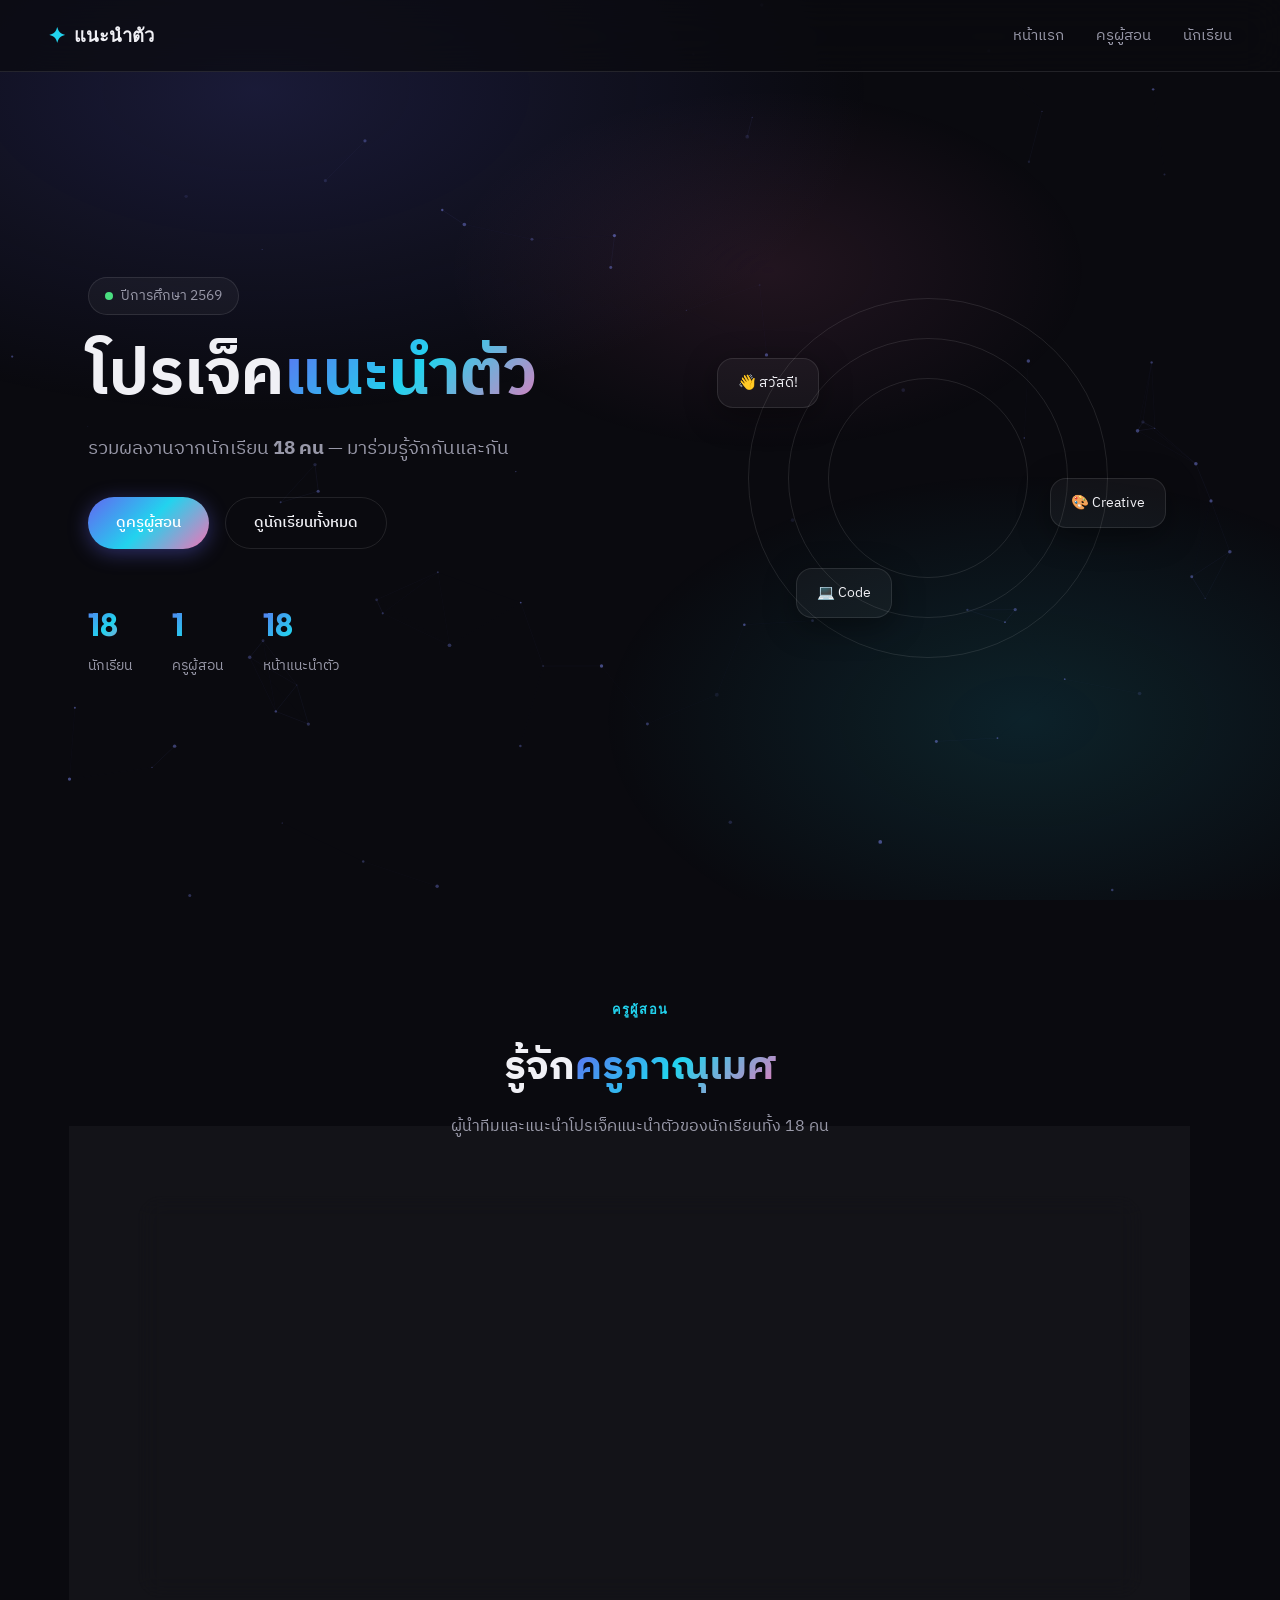
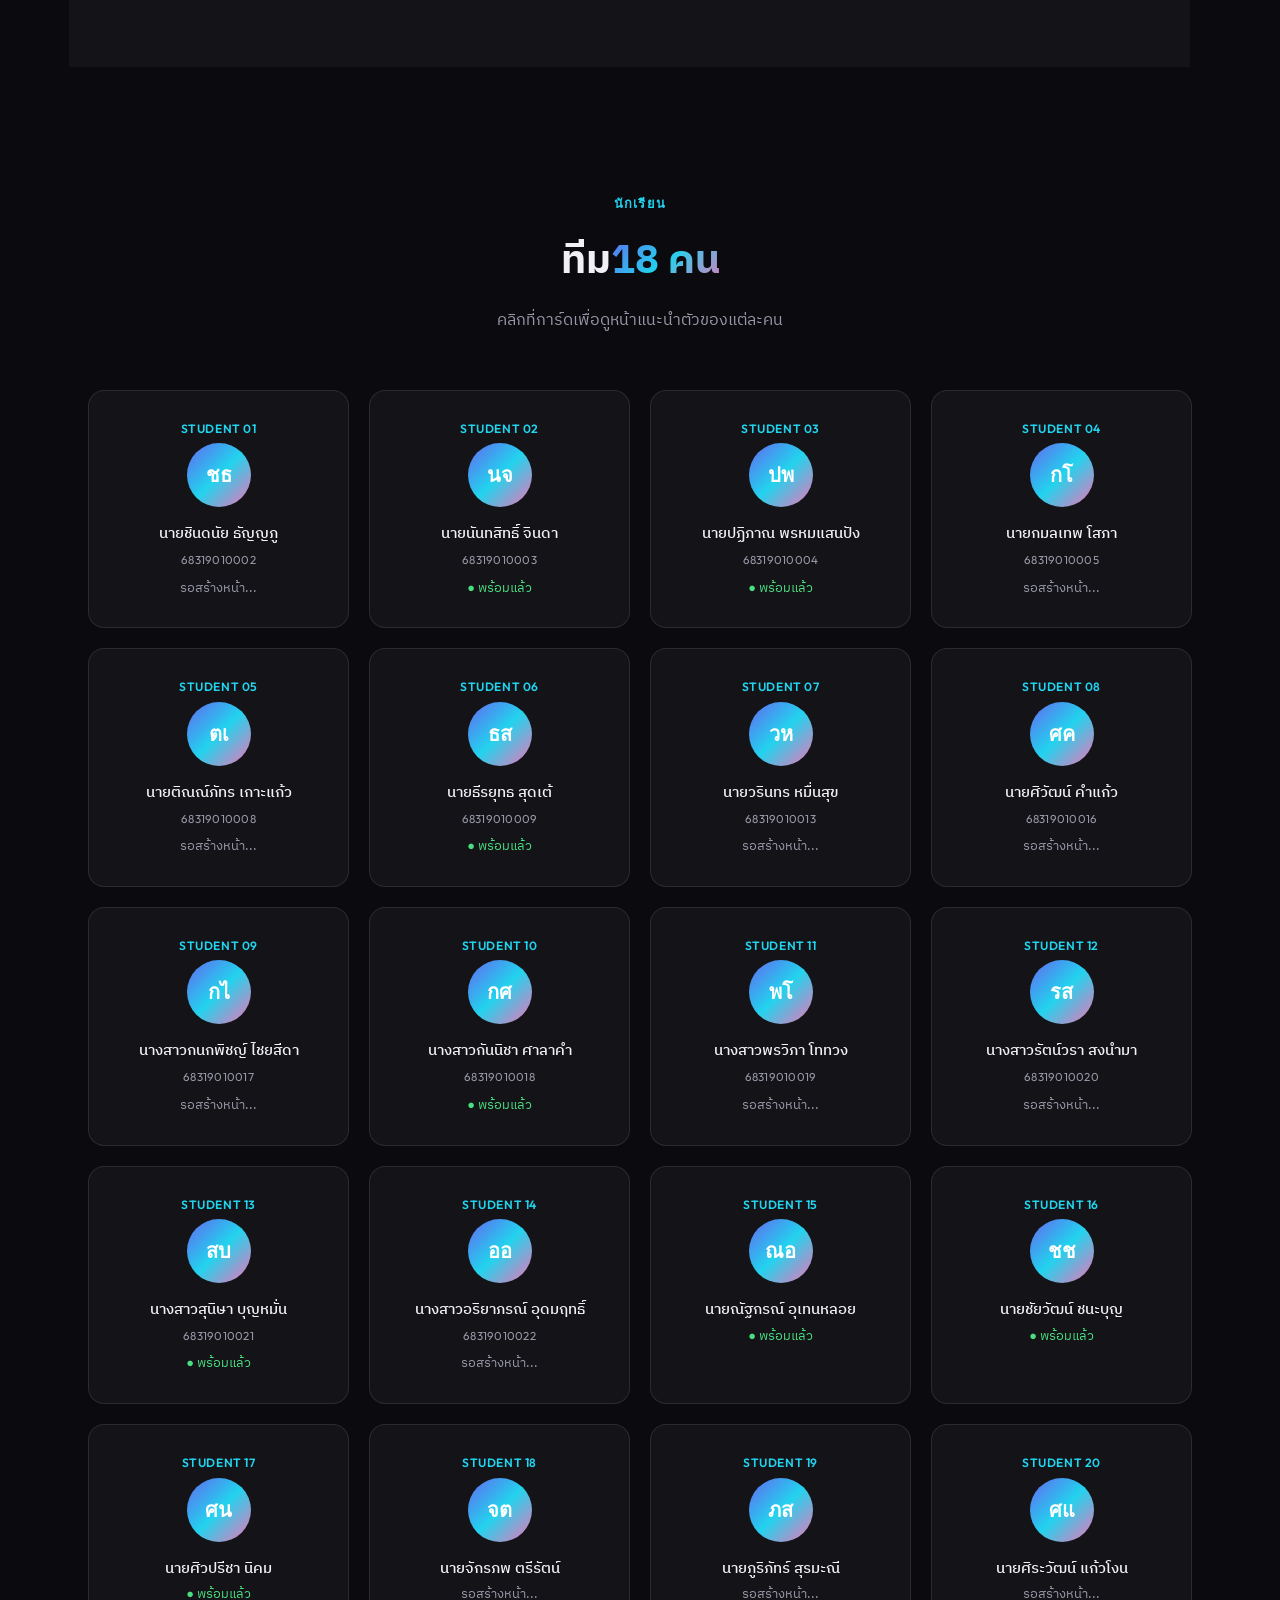
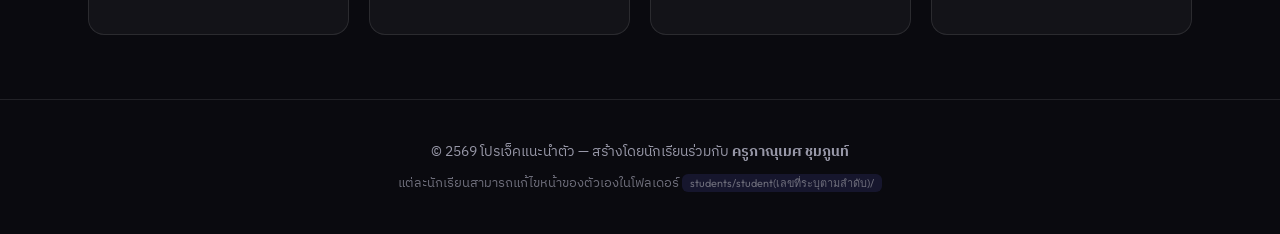
==== commit 6c804a58: "update footer" ====
--- a/index.html
+++ b/index.html
@@ -123,7 +123,7 @@
 
   <footer class="footer">
     <p>© 2569 โปรเจ็คแนะนำตัว — สร้างโดยนักเรียนร่วมกับ <strong>ครูภาณุเมศ ชุมภูนท์</strong></p>
-    <p class="footer-note">แต่ละนักเรียนสามารถแก้ไขหน้าของตัวเองในโฟลเดอร์ <code>students/</code></p>
+    <p class="footer-note">แต่ละนักเรียนสามารถแก้ไขหน้าของตัวเองในโฟลเดอร์ <code>students/student(เลขที่ระบุตามลำดับ)/</code></p>
   </footer>
 
   <script id="students-data" type="application/json">
